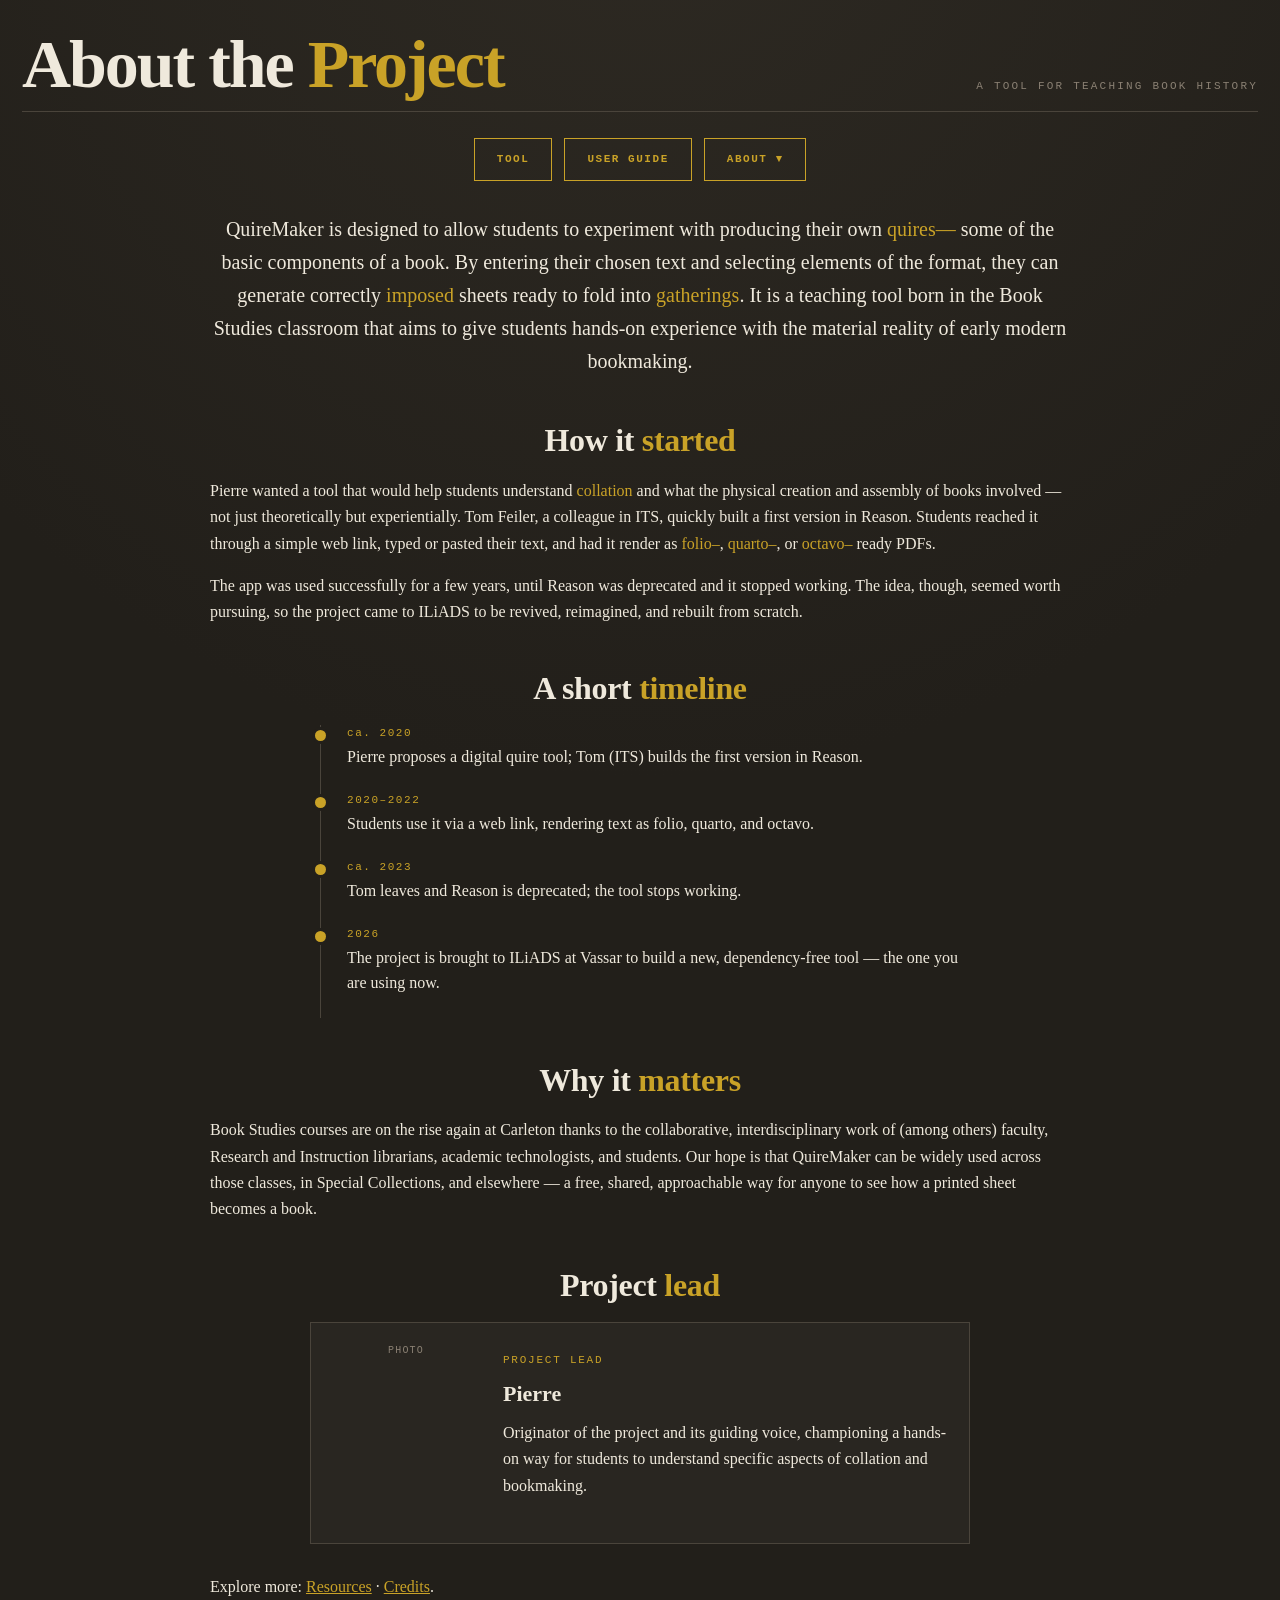
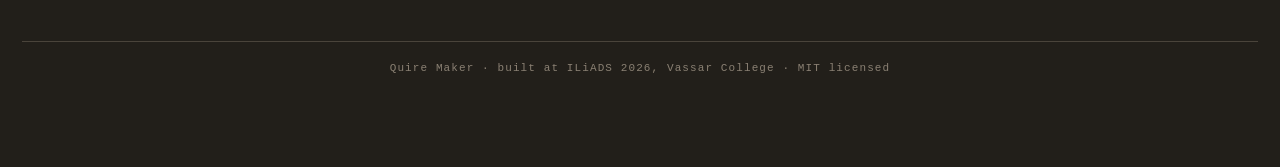
==== about.html @ 1a52916f "Included Pierre text Added place holders for future links" ====
<!DOCTYPE html>
<html lang="en">
<head>
<meta charset="utf-8">
<meta name="viewport" content="width=device-width,initial-scale=1">
<title>Quire Maker &middot; About</title>
<link rel="stylesheet" href="css/styles.css">
</head>
<body>
<div class="wrap">

<header>
  <h1>About the <span>Project</span></h1>
  <div class="tag">a tool for teaching book history</div>
</header>

<nav class="navbtns sitenav">
  <a class="btnlink ghost" href="index.html">Tool</a>
  <a class="btnlink" href="guide.html">User Guide</a>
  <div class="dropdown">
    <a class="btnlink ghost" href="about.html">About &#9662;</a>
    <div class="dropmenu">
      <a href="resources.html">Resources</a>
      <a href="credits.html">Credits</a>
    </div>
  </div>
</nav>

<div class="article">

  <p class="lede">QuireMaker is designed to allow students to experiment with producing their own <em>quires&mdash;</em>
    some of the basic components of a book. 
    By entering their chosen text and selecting elements of the format, 
    they can generate correctly <em> imposed </em> sheets ready to fold into <em> gatherings</em>. 
    It is a teaching tool born in the Book Studies classroom that aims to give students hands-on 
    experience with the material reality of early modern bookmaking.</p>

  <h2>How it <span>started</span></h2>
  <p>Pierre wanted a tool that would help students understand <em>collation</em> 
    and what the physical creation and assembly of books 
    involved &mdash; not just theoretically but experientially. 
    Tom Feiler, a colleague in ITS, quickly built a first version in Reason. 
    Students reached it through a simple web link, typed or pasted their text, and had it render 
    as <em>folio&ndash;</em>, <em>quarto&ndash;</em>, or <em>octavo&ndash;</em> ready PDFs.</p>
  <p>The app was used successfully for a few years, until Reason was deprecated and it stopped working. 
    The idea, though, seemed worth pursuing, 
    so the project came to ILiADS to be revived, reimagined, and rebuilt from scratch.</p>

  <h2>A short <span>timeline</span></h2>
  <ul class="timeline">
    <li><span class="yr">ca. 2020</span> Pierre proposes a digital quire tool; Tom (ITS) builds
      the first version in Reason.</li>
    <li><span class="yr">2020&ndash;2022</span> Students use it via a web link, rendering text as
      folio, quarto, and octavo.</li>
    <li><span class="yr">ca. 2023</span> Tom leaves and Reason is deprecated; the tool stops
      working.</li>
    <li><span class="yr">2026</span> The project is brought to ILiADS at Vassar to build a new,
      dependency-free tool &mdash; the one you are using now.</li>
  </ul>

  <h2>Why it <span>matters</span></h2>
  <p>Book Studies courses are on the rise again at Carleton thanks to the collaborative, interdisciplinary 
    work of (among others) faculty, Research and Instruction librarians, academic technologists, and 
    students. Our hope is that QuireMaker can be widely used across those classes, in Special Collections, 
    and elsewhere &mdash; a free, shared, approachable way for anyone to see how a printed sheet becomes a book. </p>

  <h2>Project <span>lead</span></h2>
  <div class="people">
    <div class="lead-card">
      <div class="photo lead">Photo</div>
      <div class="who">
        <p class="role">Project Lead</p>
        <p class="nm">Pierre</p>
        <p>Originator of the project and its guiding voice, championing a hands-on way for 
          students to understand specific aspects of collation and bookmaking.</p>
      </div>
    </div>
  </div>

  <p>Explore more: <a href="resources.html">Resources</a> &middot;
  <a href="credits.html">Credits</a>.</p>

</div>

<footer class="credit">Quire Maker &middot; built at ILiADS 2026, Vassar College &middot; MIT licensed</footer>
</div>
</body>
</html>
---- css/styles.css ----
:root{
  --ink:#12100e; --board:#221f1a; --paper:#efe9dc; --paperEdge:#cdc3ad;
  --rule:#4a443b; --gold:#c9a227; --vermilion:#b8422c; --slate:#5d7a8c; --dim:#8a8073;
}
*{box-sizing:border-box}
html,body{margin:0;padding:0}
body{background:radial-gradient(120% 90% at 50% -10%,#2e2a23 0%,var(--board) 60%);
  color:var(--paper);font-family:"Iowan Old Style","Palatino Linotype",Palatino,Georgia,serif;
  font-size:16px;line-height:1.55;min-height:100vh}
.wrap{max-width:1320px;margin:0 auto;padding:34px 22px 90px}

header{display:flex;align-items:flex-end;justify-content:space-between;gap:20px;
  flex-wrap:wrap;border-bottom:1px solid var(--rule);padding-bottom:16px;margin-bottom:26px}
h1{margin:0;font-size:clamp(36px,7vw,68px);line-height:.9;font-weight:600;letter-spacing:-.03em}
h1 span{color:var(--gold)}
.tag{font-family:ui-monospace,"SF Mono",Menlo,Consolas,monospace;font-size:11px;
  letter-spacing:.2em;text-transform:uppercase;color:var(--dim)}

.cols{display:grid;grid-template-columns:320px 1fr;gap:30px;align-items:start}
@media(max-width:980px){.cols{grid-template-columns:1fr}}

.panel{border:1px solid var(--rule);padding:18px;background:rgba(255,255,255,.03)}
.panel h2{font-family:ui-monospace,Menlo,monospace;font-size:10px;letter-spacing:.2em;
  text-transform:uppercase;color:var(--dim);margin:0 0 14px;padding-bottom:8px;
  border-bottom:1px solid var(--rule);font-weight:600}
label{display:block;font-size:13px;margin:16px 0 6px}
label:first-of-type{margin-top:0}
select,input[type=text],input[type=number],textarea{width:100%;padding:9px 10px;
  font-family:inherit;font-size:14px;border-radius:0;background:#14120f;
  border:1px solid var(--rule);color:var(--paper)}
textarea{min-height:400px;font-size:13px;line-height:1.5;resize:vertical}
select:focus,input:focus,textarea:focus{outline:none;border-color:var(--gold)}
.two{display:grid;grid-template-columns:1fr 1fr;gap:10px}
.chk{display:flex;align-items:center;gap:8px;font-size:13px;margin-top:12px}
.chk input{width:auto}
.hint{font-size:11.5px;color:var(--dim);margin-top:6px;line-height:1.45}

.togglebox{border:1px solid var(--rule);background:rgba(255,255,255,.03);
  padding:12px 14px;margin-top:16px}
.togglehead{font-family:ui-monospace,Menlo,monospace;font-size:10px;letter-spacing:.2em;
  text-transform:uppercase;color:var(--dim);margin:0 0 10px;padding-bottom:8px;
  border-bottom:1px solid var(--rule)}
.togglebox .chk{margin-top:8px}
.togglebox .chk:first-of-type{margin-top:0}

button{font-family:ui-monospace,Menlo,monospace;font-size:11px;letter-spacing:.14em;
  text-transform:uppercase;padding:12px 15px;border:1px solid var(--gold);
  background:var(--gold);color:var(--ink);cursor:pointer;border-radius:0;font-weight:600}
button.ghost{background:transparent;color:var(--gold)}
button:hover:not(:disabled){background:var(--vermilion);border-color:var(--vermilion);color:#fff}
button:disabled{opacity:.3;cursor:default}
button:focus-visible{outline:2px solid var(--slate);outline-offset:3px}
.acts{display:flex;gap:8px;margin-top:20px;flex-wrap:wrap}

/* ---- fold theatre: fixed, centered stage ---- */
.stagebox{border:1px solid var(--rule);background:rgba(0,0,0,.28);padding:20px 18px 16px;margin-bottom:26px;overflow:hidden}
.formula{font-family:ui-monospace,Menlo,monospace;font-size:16px;color:var(--gold);margin:0 0 12px}
.formula small{color:var(--dim);font-size:11px;letter-spacing:.1em;text-transform:uppercase;margin-left:10px}
.scene{perspective:1600px;height:330px;display:flex;align-items:center;justify-content:center;overflow:hidden}
.stack{position:relative;transform-style:preserve-3d;transition:transform .6s ease}  /* centered, never moves */
.pc{position:absolute;background:var(--paper);color:var(--ink);border:1px solid var(--paperEdge);
  display:flex;align-items:center;justify-content:center;font-size:20px;font-weight:600;
  transform-style:preserve-3d;
  transition:transform .6s cubic-bezier(.5,.05,.25,1);
  box-shadow:0 1px 7px rgba(0,0,0,.4)}
.pc .lbl{backface-visibility:hidden;position:absolute}
.pc .lbl.bk{transform:rotateY(180deg)}
.pc.inv .lbl{transform:rotate(180deg)}
.pc.inv .lbl.bk{transform:rotateY(180deg) rotate(180deg)}

.transport{display:flex;gap:9px;align-items:center;justify-content:center;margin-top:14px;flex-wrap:wrap}
.transport button{padding:9px 13px}
.step{font-family:ui-monospace,Menlo,monospace;font-size:11px;color:var(--dim);
  letter-spacing:.09em;min-width:210px;text-align:center}

/* ---- formes ---- */
.formes{display:grid;grid-template-columns:1fr 1fr;gap:22px;margin-bottom:26px}
@media(max-width:760px){.formes{grid-template-columns:1fr}}
.forme h3{font-family:ui-monospace,Menlo,monospace;font-size:10px;letter-spacing:.18em;
  text-transform:uppercase;color:var(--dim);margin:0 0 9px}
.forme h3 b{color:var(--gold)}
.sheet{display:grid;gap:1px;background:var(--rule);border:1px solid var(--rule)}
.cell{background:var(--paper);color:var(--ink);aspect-ratio:3/4;position:relative;
  display:flex;align-items:center;justify-content:center;font-size:clamp(14px,2.3vw,22px);
  cursor:pointer;transition:background .18s}
.cell:hover{background:#fff8e6}
.cell.hi{background:var(--gold)}
.cell .num{transition:transform .3s}
.cell.rot .num{transform:rotate(180deg)}
.cell .flag{position:absolute;bottom:2px;right:4px;font-family:ui-monospace,monospace;
  font-size:8.5px;color:var(--vermilion)}
.legend{font-size:12px;color:var(--dim);margin:-8px 0 26px;line-height:1.5}
.legend b{color:var(--paper);font-weight:600}

/* ---- live page preview ---- */
.previewhead{display:flex;align-items:baseline;justify-content:space-between;gap:14px;
  flex-wrap:wrap;border-top:1px solid var(--rule);padding-top:22px;margin-bottom:14px}
.previewhead h2{font-family:ui-monospace,Menlo,monospace;font-size:11px;letter-spacing:.2em;
  text-transform:uppercase;color:var(--gold);margin:0}
.previewhead .meta{font-family:ui-monospace,Menlo,monospace;font-size:11px;color:var(--dim);letter-spacing:.08em}
.book{display:grid;grid-template-columns:repeat(auto-fill,minmax(150px,1fr));gap:14px}
.leaf{position:relative;overflow:hidden}
.leafframe{position:absolute;top:0;left:0;transform-origin:top left;
  background:var(--paper);color:#2a2620;
  box-shadow:0 2px 8px rgba(0,0,0,.35), inset 0 0 0 1px var(--paperEdge);
  border:0}
.leafframe .body{min-height:0;text-align:justify}
.leafframe .body p{margin:0 0 .5em}
.leafframe .foot{min-height:0}
.leafframe .corner{font-family:ui-monospace,monospace;color:var(--gold);opacity:.85}
.leafframe .pnum{font-family:ui-monospace,monospace;color:#8a7f6d}
.leaf.blank .leafframe{opacity:.35}
.gatherlabel{grid-column:1/-1;font-family:ui-monospace,Menlo,monospace;font-size:10px;
  letter-spacing:.16em;text-transform:uppercase;color:var(--dim);
  border-bottom:1px dashed var(--rule);padding-bottom:6px;margin-top:6px}
.emptynote{color:var(--dim);font-size:13px}

/* ---- hero + navigation ---- */
.hero{margin:0 auto 34px;max-width:820px;text-align:center}
.lede{font-size:clamp(16px,2.2vw,20px);line-height:1.6;color:var(--paper);margin:0 0 22px}
.lede em{color:var(--gold);font-style:normal}
.article em{color:var(--gold);font-style:normal}
.navbtns{display:flex;gap:12px;flex-wrap:wrap;justify-content:center;width:100%}
.btnlink{display:inline-block;text-decoration:none;
  font-family:ui-monospace,Menlo,monospace;font-size:11px;letter-spacing:.14em;
  text-transform:uppercase;padding:12px 22px;border:1px solid var(--gold);
  background:transparent;color:var(--gold);font-weight:600;transition:background .15s,color .15s}
.btnlink.ghost{background:transparent;color:var(--gold)}
.btnlink:hover{background:var(--vermilion);border-color:var(--vermilion);color:#fff}
.btnlink:focus-visible{outline:2px solid var(--slate);outline-offset:3px}

/* About dropdown */
.dropdown{position:relative;display:inline-block}
/* transparent bridge so the menu doesn't vanish when crossing the gap */
.dropdown::after{content:"";position:absolute;top:100%;left:0;right:0;height:12px}
.dropmenu{position:absolute;top:calc(100% + 10px);left:50%;
  transform:translateX(-50%) translateY(6px);min-width:210px;
  background:var(--board);border:1px solid var(--rule);
  box-shadow:0 14px 34px rgba(0,0,0,.45);
  display:flex;flex-direction:column;z-index:50;
  opacity:0;visibility:hidden;transition:opacity .16s ease,transform .16s ease}
.dropdown:hover .dropmenu,.dropdown:focus-within .dropmenu{
  opacity:1;visibility:visible;transform:translateX(-50%) translateY(0)}
.dropmenu a{display:block;text-decoration:none;padding:12px 18px;text-align:left;
  font-family:ui-monospace,Menlo,monospace;font-size:11px;letter-spacing:.12em;
  text-transform:uppercase;color:var(--paper);border-bottom:1px solid var(--rule);
  transition:background .12s,color .12s}
.dropmenu a:last-child{border-bottom:0}
.dropmenu a:hover{background:var(--gold);color:var(--ink)}

/* shared centered site nav on every page */
.sitenav{margin:0 0 32px}

/* subtle top nav / back link on subpages */
.topnav{display:flex;align-items:center;gap:18px;margin:-6px 0 30px;flex-wrap:wrap}
.backlink{text-decoration:none;font-family:ui-monospace,Menlo,monospace;font-size:11px;
  letter-spacing:.14em;text-transform:uppercase;color:var(--gold)}
.backlink:hover{color:var(--vermilion)}
.topnav .sep{color:var(--rule)}

/* ---- article / prose pages (guide, about) ---- */
.article{max-width:820px}
.article h2{font-size:clamp(22px,4vw,32px);font-weight:600;letter-spacing:-.01em;
  color:var(--paper);margin:38px 0 12px;scroll-margin-top:24px}
.article h2:first-child{margin-top:0}
.article h2 span{color:var(--gold)}
.article h3{font-family:ui-monospace,Menlo,monospace;font-size:11px;letter-spacing:.16em;
  text-transform:uppercase;color:var(--gold);margin:26px 0 10px}
.article p{margin:0 0 16px;line-height:1.65}
.article a{color:var(--gold)}

/* numbered step cards for the guide */
.steps{list-style:none;counter-reset:step;padding:0;margin:0 0 20px}
.steps li{counter-increment:step;position:relative;border:1px solid var(--rule);
  background:rgba(255,255,255,.03);padding:16px 18px 16px 62px;margin-bottom:12px}
.steps li::before{content:counter(step);position:absolute;left:16px;top:16px;
  width:30px;height:30px;display:flex;align-items:center;justify-content:center;
  font-family:ui-monospace,Menlo,monospace;font-size:14px;font-weight:600;
  color:var(--ink);background:var(--gold)}
.steps li b{color:var(--paper)}
.steps li .k{font-family:ui-monospace,Menlo,monospace;font-size:12px;color:var(--gold);
  letter-spacing:.06em}

/* format cheat-sheet grid */
.fmtgrid{display:grid;grid-template-columns:repeat(auto-fit,minmax(150px,1fr));gap:14px;margin:6px 0 24px}
.fmtcard{border:1px solid var(--rule);background:rgba(255,255,255,.03);padding:14px 16px}
.fmtcard .big{font-size:28px;font-weight:600;color:var(--gold);line-height:1}
.fmtcard .nm{font-family:ui-monospace,Menlo,monospace;font-size:11px;letter-spacing:.12em;
  text-transform:uppercase;color:var(--dim);margin:8px 0 2px}
.fmtcard .sub{font-size:13px;color:var(--paper)}

/* course schedule (related courses page) */
.term{margin:0 0 26px}
.term .season{font-family:ui-monospace,Menlo,monospace;font-size:12px;letter-spacing:.16em;
  text-transform:uppercase;color:var(--gold);margin:0 0 8px;
  border-bottom:1px solid var(--rule);padding-bottom:6px}
.courselist{list-style:none;padding:0;margin:0}
.courselist li{display:flex;gap:16px;align-items:baseline;
  border-bottom:1px dashed var(--rule);padding:11px 2px}
.courselist li:last-child{border-bottom:0}
.courselist .code{flex:0 0 auto;min-width:96px;font-family:ui-monospace,Menlo,monospace;
  font-size:13px;letter-spacing:.05em;color:var(--gold);font-weight:600}
.courselist .title{color:var(--paper)}

/* resource cards */
.reslist{list-style:none;padding:0;margin:0 0 24px}
.reslist li{border:1px solid var(--rule);background:rgba(255,255,255,.03);
  padding:15px 18px;margin-bottom:12px}
.reslist li b{color:var(--paper);display:block;margin-bottom:3px}
.reslist li span{font-size:14px;color:var(--dim)}
.reslist li a{text-decoration:none;display:block}
.reslist li a b{color:var(--gold)}
.reslist li a:hover b{color:var(--vermilion)}
.reslist li:hover{border-color:var(--gold)}

/* callout / tip */
.callout{border-left:3px solid var(--gold);background:rgba(201,162,39,.08);
  padding:14px 18px;margin:0 0 22px;font-size:15px}
.callout b{color:var(--gold)}

/* ---- about: timeline + people ---- */
.timeline{list-style:none;padding:0;margin:8px 0 26px;border-left:1px solid var(--rule)}
.timeline li{position:relative;padding:0 0 22px 26px}
.timeline li::before{content:"";position:absolute;left:-6px;top:5px;width:11px;height:11px;
  background:var(--gold);border-radius:50%;box-shadow:0 0 0 3px var(--board)}
.timeline .yr{font-family:ui-monospace,Menlo,monospace;font-size:11px;letter-spacing:.14em;
  color:var(--gold);display:block;margin-bottom:3px}

.people{margin:10px 0 30px}
.lead-card{display:flex;gap:22px;align-items:center;border:1px solid var(--rule);
  background:rgba(255,255,255,.03);padding:20px;margin-bottom:22px;flex-wrap:wrap}
.photo{background:(45deg);
  color:var(--dim);font-family:ui-monospace,Menlo,monospace;font-size:10px;letter-spacing:.12em;
  text-transform:uppercase;text-align:center;flex:0 0 auto}
.photo.lead{width:150px;height:180px}
.photo.group{width:100%;height:260px;margin-top:12px}
.lead-card .who{flex:1;min-width:200px}
.lead-card .who .role{font-family:ui-monospace,Menlo,monospace;font-size:11px;
  letter-spacing:.16em;text-transform:uppercase;color:var(--gold);margin:0 0 6px}
.lead-card .who .nm{font-size:22px;font-weight:600;margin:0 0 8px}
.memberlist{list-style:none;margin:8px 0 0;padding:0;text-align:center}
.memberlist li{padding:5px 0;font-size:16px;color:var(--paper)}

footer.credit{border-top:1px solid var(--rule);margin-top:40px;padding-top:18px;
  font-family:ui-monospace,Menlo,monospace;font-size:11px;letter-spacing:.1em;color:var(--dim);
  text-align:center}

/* ---- centered layout for prose / about pages ---- */
.article{max-width:860px;margin:0 auto}
.article .lede{text-align:center}
.article h2{text-align:center}
.steps{max-width:680px;margin:0 auto 20px}
.fmtgrid{max-width:720px;margin:6px auto 24px}
.callout{max-width:680px;margin:0 auto 22px}
.timeline{max-width:640px;margin:8px auto 26px}
.lead-card{max-width:660px;margin:0 auto 22px}
.people{margin-left:auto;margin-right:auto}
.term{max-width:600px;margin:0 auto 26px}
.reslist{max-width:680px;margin:0 auto 24px}

/* ---- print ---- */
#out{display:none}
@media print{
  body{background:#fff}
  .wrap{display:none}
  #out{display:block}
  @page{size:A4 landscape;margin:0}
  html,body{width:297mm;height:210mm}
  .psheet{page-break-after:always;break-after:page;display:grid;
    width:297mm;height:210mm;overflow:hidden}
  /* Geometry is set inline by panelStyles() — keep CSS from fighting those sizes */
  .pcell{background:#fff;color:#2a2620;border:0;
    box-shadow:inset 0 0 0 1px #ccc}
  .pcell.rot{transform:rotate(180deg)}
  .ptext{min-height:0;text-align:justify}
  .ptext p{margin:0 0 .5em}
  .pcatch{min-height:0}
  .pfol{min-height:0}}
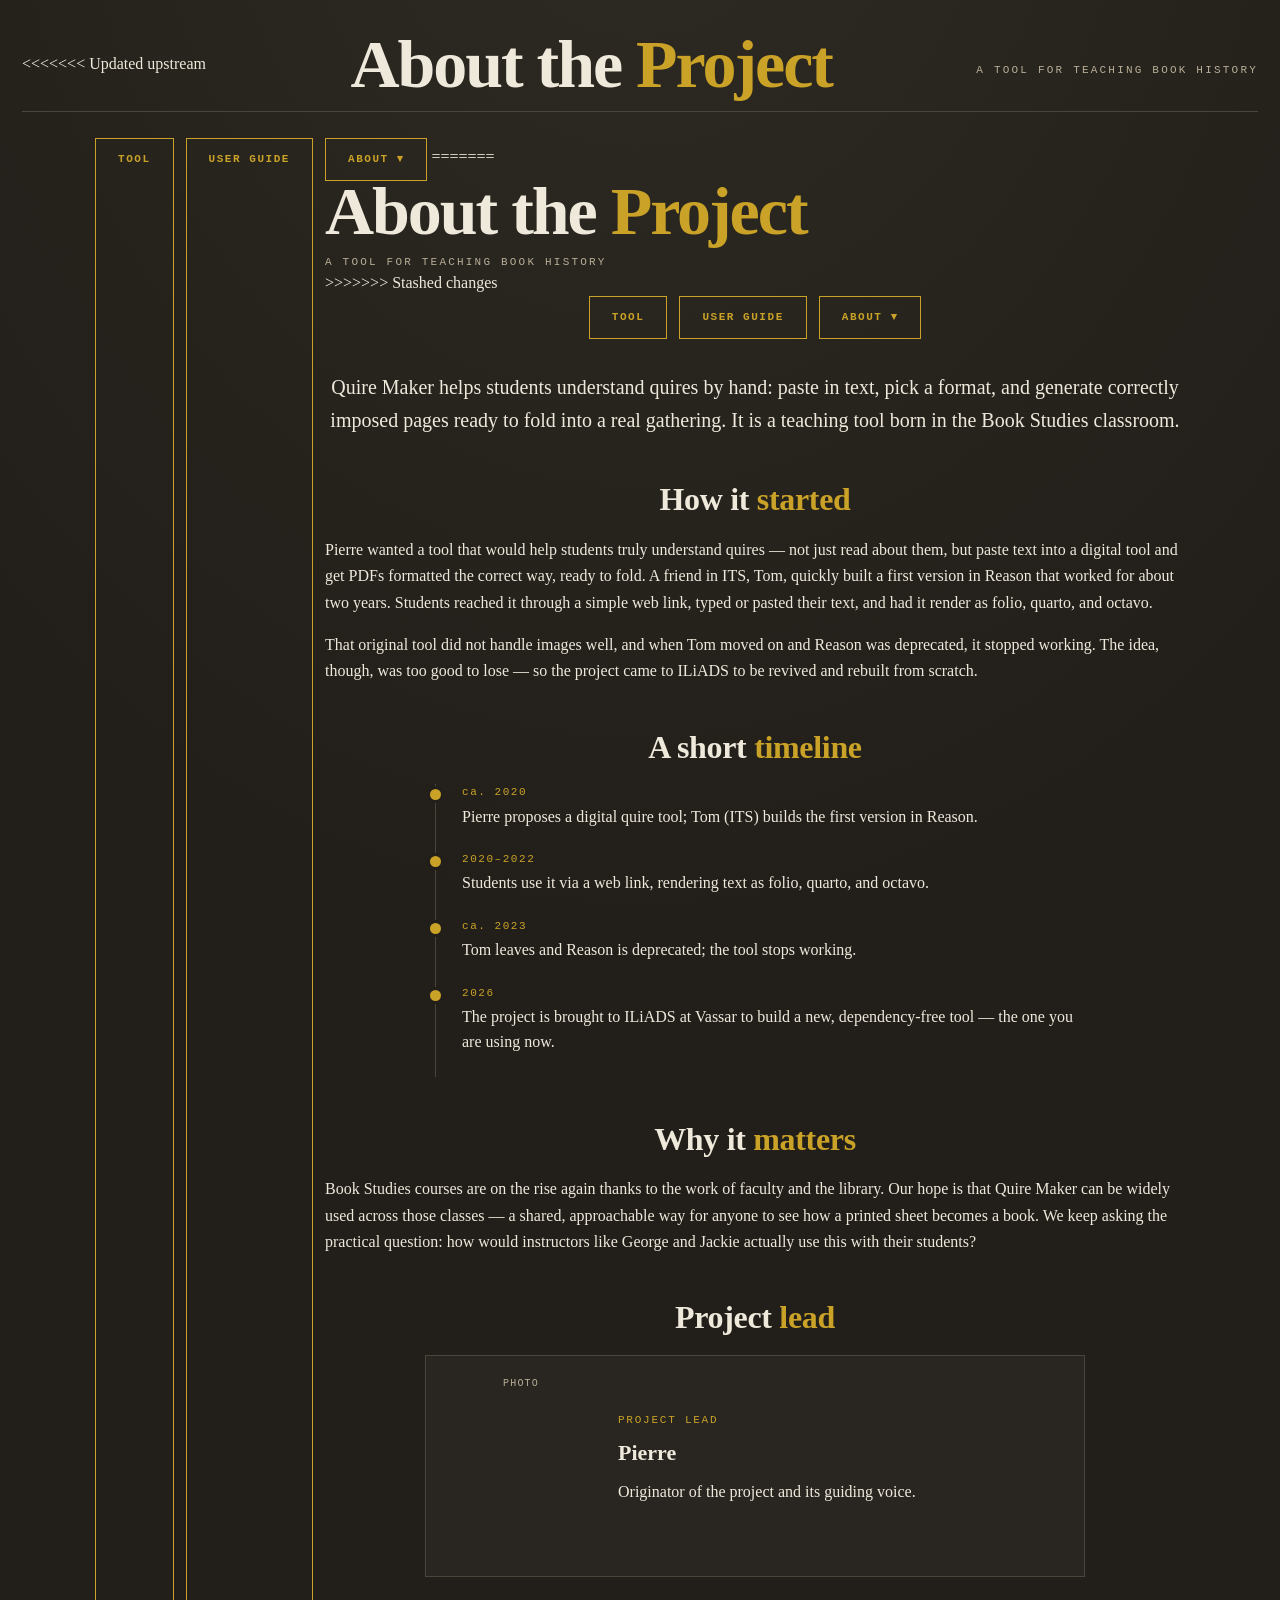
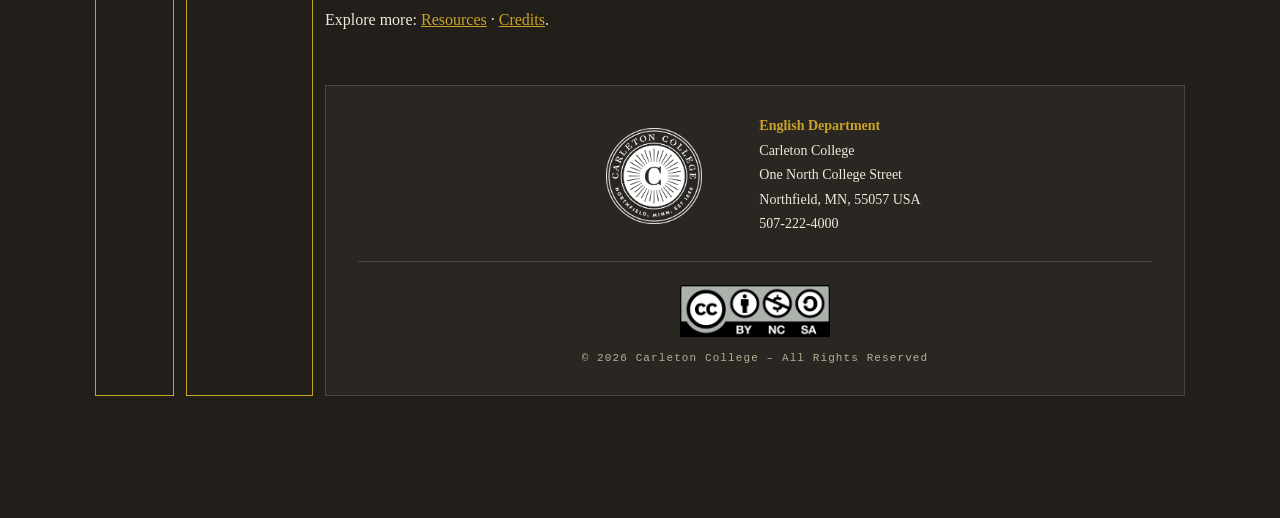
==== commit 06d04402: "design changes front line" ====
--- a/about.html
+++ b/about.html
@@ -10,6 +10,7 @@
 <div class="wrap">
 
 <header>
+<<<<<<< Updated upstream
   <h1>About the <span>Project</span></h1>
   <div class="tag">a tool for teaching book history</div>
 </header>
@@ -23,28 +24,40 @@
       <a href="resources.html">Resources</a>
       <a href="credits.html">Credits</a>
     </div>
+=======
+  <div class="brand">
+    <h1>About the <span>Project</span></h1>
+    <div class="tag">a tool for teaching book history</div>
+>>>>>>> Stashed changes
   </div>
-</nav>
+  <nav class="navbtns sitenav">
+    <a class="btnlink ghost" href="index.html">Tool</a>
+    <a class="btnlink" href="guide.html">User Guide</a>
+    <div class="dropdown">
+      <a class="btnlink ghost" href="about.html">About &#9662;</a>
+      <div class="dropmenu">
+        <a href="resources.html">Resources</a>
+        <a href="credits.html">Credits</a>
+      </div>
+    </div>
+  </nav>
+</header>
 
 <div class="article">
 
-  <p class="lede">QuireMaker is designed to allow students to experiment with producing their own <em>quires&mdash;</em>
-    some of the basic components of a book. 
-    By entering their chosen text and selecting elements of the format, 
-    they can generate correctly <em> imposed </em> sheets ready to fold into <em> gatherings</em>. 
-    It is a teaching tool born in the Book Studies classroom that aims to give students hands-on 
-    experience with the material reality of early modern bookmaking.</p>
+  <p class="lede">Quire Maker helps students understand quires by hand: paste in text, pick a
+  format, and generate correctly imposed pages ready to fold into a real gathering. It is a
+  teaching tool born in the Book Studies classroom.</p>
 
   <h2>How it <span>started</span></h2>
-  <p>Pierre wanted a tool that would help students understand <em>collation</em> 
-    and what the physical creation and assembly of books 
-    involved &mdash; not just theoretically but experientially. 
-    Tom Feiler, a colleague in ITS, quickly built a first version in Reason. 
-    Students reached it through a simple web link, typed or pasted their text, and had it render 
-    as <em>folio&ndash;</em>, <em>quarto&ndash;</em>, or <em>octavo&ndash;</em> ready PDFs.</p>
-  <p>The app was used successfully for a few years, until Reason was deprecated and it stopped working. 
-    The idea, though, seemed worth pursuing, 
-    so the project came to ILiADS to be revived, reimagined, and rebuilt from scratch.</p>
+  <p>Pierre wanted a tool that would help students truly understand quires &mdash; not just
+  read about them, but paste text into a digital tool and get PDFs formatted the correct way,
+  ready to fold. A friend in ITS, Tom, quickly built a first version in Reason that worked for
+  about two years. Students reached it through a simple web link, typed or pasted their text,
+  and had it render as folio, quarto, and octavo.</p>
+  <p>That original tool did not handle images well, and when Tom moved on and Reason was
+  deprecated, it stopped working. The idea, though, was too good to lose &mdash; so the project
+  came to ILiADS to be revived and rebuilt from scratch.</p>
 
   <h2>A short <span>timeline</span></h2>
   <ul class="timeline">
@@ -59,10 +72,11 @@
   </ul>
 
   <h2>Why it <span>matters</span></h2>
-  <p>Book Studies courses are on the rise again at Carleton thanks to the collaborative, interdisciplinary 
-    work of (among others) faculty, Research and Instruction librarians, academic technologists, and 
-    students. Our hope is that QuireMaker can be widely used across those classes, in Special Collections, 
-    and elsewhere &mdash; a free, shared, approachable way for anyone to see how a printed sheet becomes a book. </p>
+  <p>Book Studies courses are on the rise again thanks to the work of faculty and the library.
+  Our hope is that Quire Maker can be widely used across those classes &mdash; a shared,
+  approachable way for anyone to see how a printed sheet becomes a book. We keep asking the
+  practical question: how would instructors like George and Jackie actually use this with their
+  students?</p>
 
   <h2>Project <span>lead</span></h2>
   <div class="people">
@@ -71,8 +85,7 @@
       <div class="who">
         <p class="role">Project Lead</p>
         <p class="nm">Pierre</p>
-        <p>Originator of the project and its guiding voice, championing a hands-on way for 
-          students to understand specific aspects of collation and bookmaking.</p>
+        <p>Originator of the project and its guiding voice.</p>
       </div>
     </div>
   </div>
@@ -82,7 +95,26 @@
 
 </div>
 
-<footer class="credit">Quire Maker &middot; built at ILiADS 2026, Vassar College &middot; MIT licensed</footer>
+<footer class="sitefoot">
+  <div class="footmain">
+    <div class="footlogo">
+      <img src="images/carletonlogo.png" alt="Carleton College">
+    </div>
+    <address class="footaddr">
+      <b>English Department</b><br>
+      Carleton College<br>
+      One North College Street<br>
+      Northfield, MN, 55057 USA<br>
+      507-222-4000
+    </address>
+  </div>
+  <div class="footlic">
+    <div class="cclicense">
+      <img src="images/copyright.png" alt="CC BY-NC-SA 4.0">
+    </div>
+    <div class="footcopy">&copy; 2026 Carleton College &ndash; All Rights Reserved</div>
+  </div>
+</footer>
 </div>
 </body>
 </html>
--- a/css/styles.css
+++ b/css/styles.css
@@ -1,6 +1,6 @@
 :root{
   --ink:#12100e; --board:#221f1a; --paper:#efe9dc; --paperEdge:#cdc3ad;
-  --rule:#4a443b; --gold:#c9a227; --vermilion:#b8422c; --slate:#5d7a8c; --dim:#8a8073;
+  --rule:#4a443b; --gold:#c9a227; --vermilion:#b8422c; --slate:#5d7a8c; --dim:#b8ae97;
 }
 *{box-sizing:border-box}
 html,body{margin:0;padding:0}
@@ -9,12 +9,14 @@
   font-size:16px;line-height:1.55;min-height:100vh}
 .wrap{max-width:1320px;margin:0 auto;padding:34px 22px 90px}
 
-header{display:flex;align-items:flex-end;justify-content:space-between;gap:20px;
+header{display:flex;align-items:center;justify-content:space-between;gap:20px;
   flex-wrap:wrap;border-bottom:1px solid var(--rule);padding-bottom:16px;margin-bottom:26px}
 h1{margin:0;font-size:clamp(36px,7vw,68px);line-height:.9;font-weight:600;letter-spacing:-.03em}
 h1 span{color:var(--gold)}
 .tag{font-family:ui-monospace,"SF Mono",Menlo,Consolas,monospace;font-size:11px;
-  letter-spacing:.2em;text-transform:uppercase;color:var(--dim)}
+  letter-spacing:.2em;text-transform:uppercase;color:var(--dim);margin-top:12px}
+/* nav sits up on the title line, buttons pushed to the right */
+header .navbtns{width:auto;margin:0;justify-content:flex-end}
 
 .cols{display:grid;grid-template-columns:320px 1fr;gap:30px;align-items:start}
 @media(max-width:980px){.cols{grid-template-columns:1fr}}
@@ -29,11 +31,13 @@
   font-family:inherit;font-size:14px;border-radius:0;background:#14120f;
   border:1px solid var(--rule);color:var(--paper)}
 textarea{min-height:400px;font-size:13px;line-height:1.5;resize:vertical}
+/* built-in passage shown as a sample: greyed + italic until the user clicks in */
+textarea.is-sample{color:var(--dim);font-style:italic}
 select:focus,input:focus,textarea:focus{outline:none;border-color:var(--gold)}
 .two{display:grid;grid-template-columns:1fr 1fr;gap:10px}
 .chk{display:flex;align-items:center;gap:8px;font-size:13px;margin-top:12px}
 .chk input{width:auto}
-.hint{font-size:11.5px;color:var(--dim);margin-top:6px;line-height:1.45}
+.hint{font-size:11.5px;color:var(--dim);margin:6px 0 8px;line-height:1.45}
 
 .togglebox{border:1px solid var(--rule);background:rgba(255,255,255,.03);
   padding:12px 14px;margin-top:16px}
@@ -42,6 +46,7 @@
   border-bottom:1px solid var(--rule)}
 .togglebox .chk{margin-top:8px}
 .togglebox .chk:first-of-type{margin-top:0}
+.runtitle-input{margin-top:10px;font-size:12px;padding:7px 9px}
 
 button{font-family:ui-monospace,Menlo,monospace;font-size:11px;letter-spacing:.14em;
   text-transform:uppercase;padding:12px 15px;border:1px solid var(--gold);
@@ -116,7 +121,7 @@
 .emptynote{color:var(--dim);font-size:13px}
 
 /* ---- hero + navigation ---- */
-.hero{margin:0 auto 34px;max-width:820px;text-align:center}
+.hero{margin:0 0 34px;max-width:820px;text-align:left}
 .lede{font-size:clamp(16px,2.2vw,20px);line-height:1.6;color:var(--paper);margin:0 0 22px}
 .lede em{color:var(--gold);font-style:normal}
 .article em{color:var(--gold);font-style:normal}
@@ -245,6 +250,31 @@
   font-family:ui-monospace,Menlo,monospace;font-size:11px;letter-spacing:.1em;color:var(--dim);
   text-align:center}
 
+/* ---- shared institutional footer box (every page) ---- */
+.sitefoot{border:1px solid var(--rule);background:rgba(255,255,255,.035);
+  margin-top:52px;padding:28px 32px}
+.sitefoot .footmain{display:flex;align-items:center;justify-content:center;
+  gap:40px;flex-wrap:wrap}
+/* logo slot: dashed placeholder now, swap the inner <span> for an <img> later */
+.sitefoot .footlogo{flex:0 0 auto;width:130px;height:96px;
+  display:flex;align-items:center;justify-content:center}
+.sitefoot .footlogo span{width:100%;height:100%;display:flex;align-items:center;
+  justify-content:center;border:1px dashed var(--rule);
+  font-family:ui-monospace,Menlo,monospace;font-size:10px;letter-spacing:.16em;color:var(--dim)}
+.sitefoot .footlogo img{max-width:100%;max-height:100%;display:block}
+.sitefoot .footaddr{font-style:normal;font-size:14px;line-height:1.75;color:var(--paper)}
+.sitefoot .footaddr b{color:var(--gold);font-weight:600}
+/* licence + copyright strip, centred under the main row */
+.sitefoot .footlic{display:flex;flex-direction:column;align-items:center;gap:12px;
+  margin-top:24px;padding-top:22px;border-top:1px solid var(--rule)}
+.sitefoot .cclicense{width:150px;height:54px;display:flex;align-items:center;justify-content:center}
+.sitefoot .cclicense span{width:100%;height:100%;display:flex;align-items:center;
+  justify-content:center;border:1px dashed var(--rule);
+  font-family:ui-monospace,Menlo,monospace;font-size:10px;letter-spacing:.12em;color:var(--dim)}
+.sitefoot .cclicense img{max-width:100%;max-height:100%;display:block}
+.sitefoot .footcopy{font-family:ui-monospace,Menlo,monospace;font-size:11px;
+  letter-spacing:.1em;color:var(--dim);text-align:center}
+
 /* ---- centered layout for prose / about pages ---- */
 .article{max-width:860px;margin:0 auto}
 .article .lede{text-align:center}
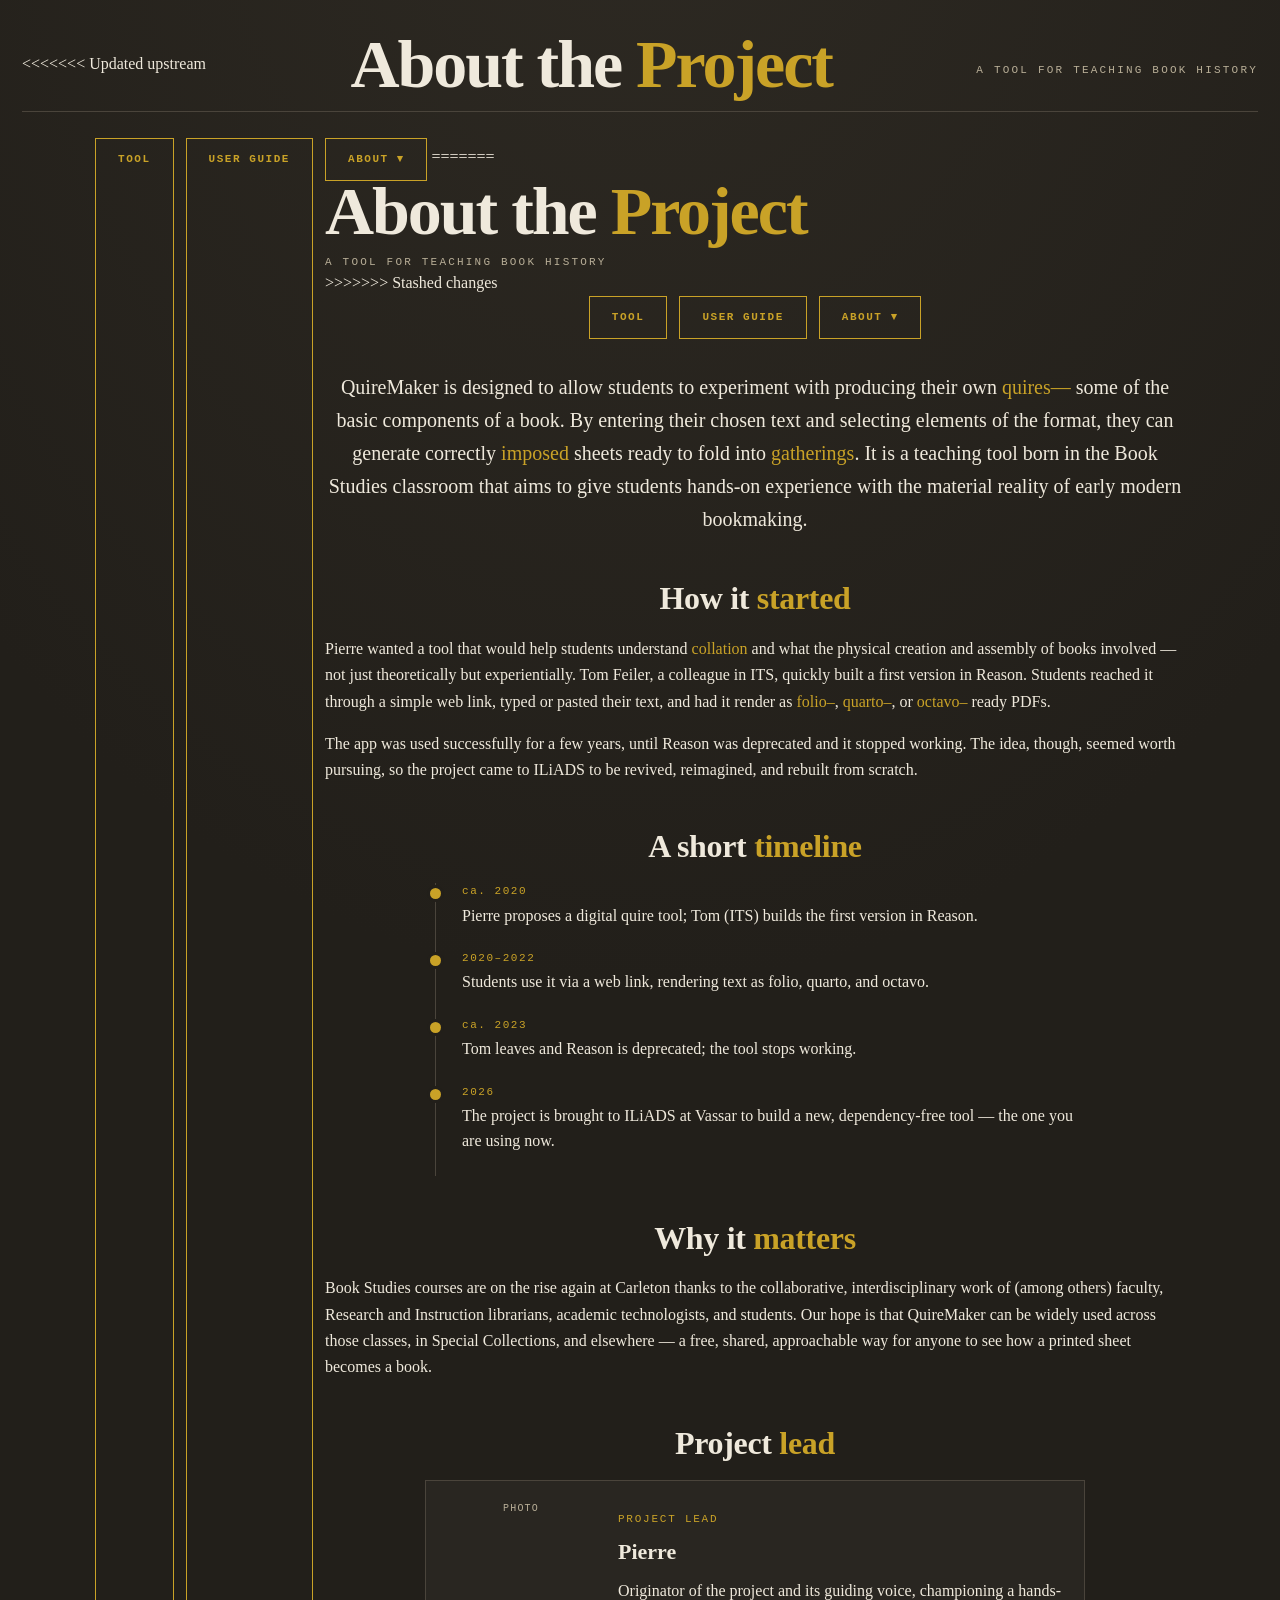
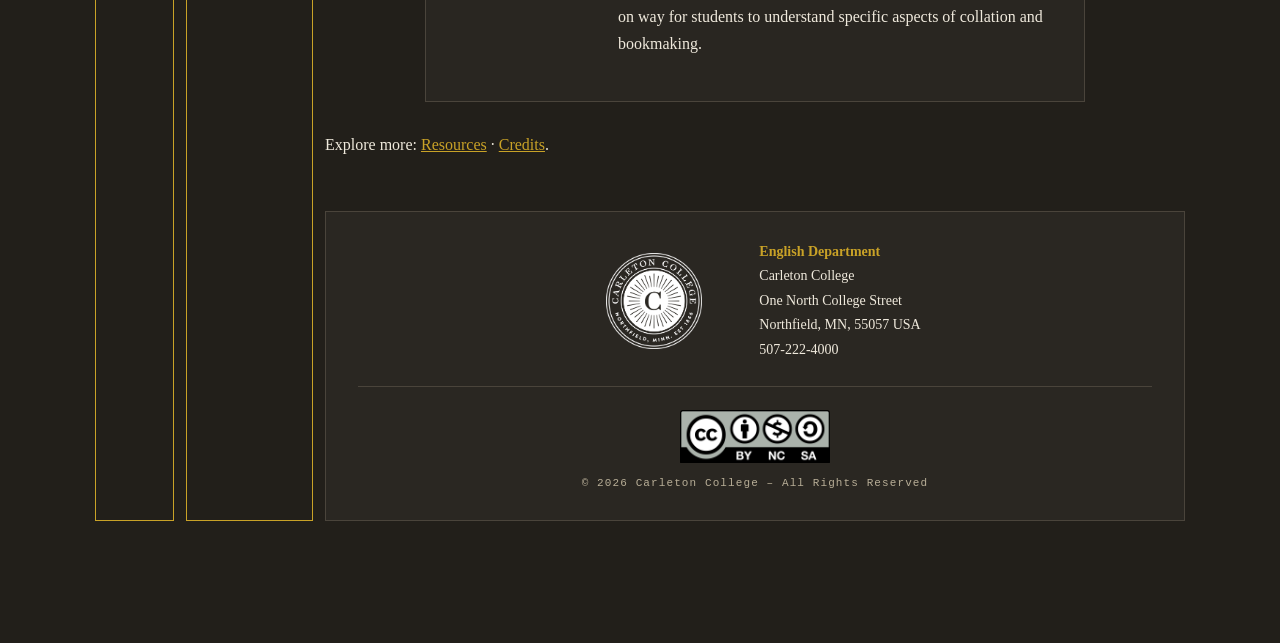
==== commit 6eca58e9: "Merge branch 'main' of https://github.com/DigitalCarleton/QuireMaker2026" ====
--- a/about.html
+++ b/about.html
@@ -45,19 +45,23 @@
 
 <div class="article">
 
-  <p class="lede">Quire Maker helps students understand quires by hand: paste in text, pick a
-  format, and generate correctly imposed pages ready to fold into a real gathering. It is a
-  teaching tool born in the Book Studies classroom.</p>
+  <p class="lede">QuireMaker is designed to allow students to experiment with producing their own <em>quires&mdash;</em>
+    some of the basic components of a book. 
+    By entering their chosen text and selecting elements of the format, 
+    they can generate correctly <em> imposed </em> sheets ready to fold into <em> gatherings</em>. 
+    It is a teaching tool born in the Book Studies classroom that aims to give students hands-on 
+    experience with the material reality of early modern bookmaking.</p>
 
   <h2>How it <span>started</span></h2>
-  <p>Pierre wanted a tool that would help students truly understand quires &mdash; not just
-  read about them, but paste text into a digital tool and get PDFs formatted the correct way,
-  ready to fold. A friend in ITS, Tom, quickly built a first version in Reason that worked for
-  about two years. Students reached it through a simple web link, typed or pasted their text,
-  and had it render as folio, quarto, and octavo.</p>
-  <p>That original tool did not handle images well, and when Tom moved on and Reason was
-  deprecated, it stopped working. The idea, though, was too good to lose &mdash; so the project
-  came to ILiADS to be revived and rebuilt from scratch.</p>
+  <p>Pierre wanted a tool that would help students understand <em>collation</em> 
+    and what the physical creation and assembly of books 
+    involved &mdash; not just theoretically but experientially. 
+    Tom Feiler, a colleague in ITS, quickly built a first version in Reason. 
+    Students reached it through a simple web link, typed or pasted their text, and had it render 
+    as <em>folio&ndash;</em>, <em>quarto&ndash;</em>, or <em>octavo&ndash;</em> ready PDFs.</p>
+  <p>The app was used successfully for a few years, until Reason was deprecated and it stopped working. 
+    The idea, though, seemed worth pursuing, 
+    so the project came to ILiADS to be revived, reimagined, and rebuilt from scratch.</p>
 
   <h2>A short <span>timeline</span></h2>
   <ul class="timeline">
@@ -72,11 +76,10 @@
   </ul>
 
   <h2>Why it <span>matters</span></h2>
-  <p>Book Studies courses are on the rise again thanks to the work of faculty and the library.
-  Our hope is that Quire Maker can be widely used across those classes &mdash; a shared,
-  approachable way for anyone to see how a printed sheet becomes a book. We keep asking the
-  practical question: how would instructors like George and Jackie actually use this with their
-  students?</p>
+  <p>Book Studies courses are on the rise again at Carleton thanks to the collaborative, interdisciplinary 
+    work of (among others) faculty, Research and Instruction librarians, academic technologists, and 
+    students. Our hope is that QuireMaker can be widely used across those classes, in Special Collections, 
+    and elsewhere &mdash; a free, shared, approachable way for anyone to see how a printed sheet becomes a book. </p>
 
   <h2>Project <span>lead</span></h2>
   <div class="people">
@@ -85,7 +88,8 @@
       <div class="who">
         <p class="role">Project Lead</p>
         <p class="nm">Pierre</p>
-        <p>Originator of the project and its guiding voice.</p>
+        <p>Originator of the project and its guiding voice, championing a hands-on way for 
+          students to understand specific aspects of collation and bookmaking.</p>
       </div>
     </div>
   </div>
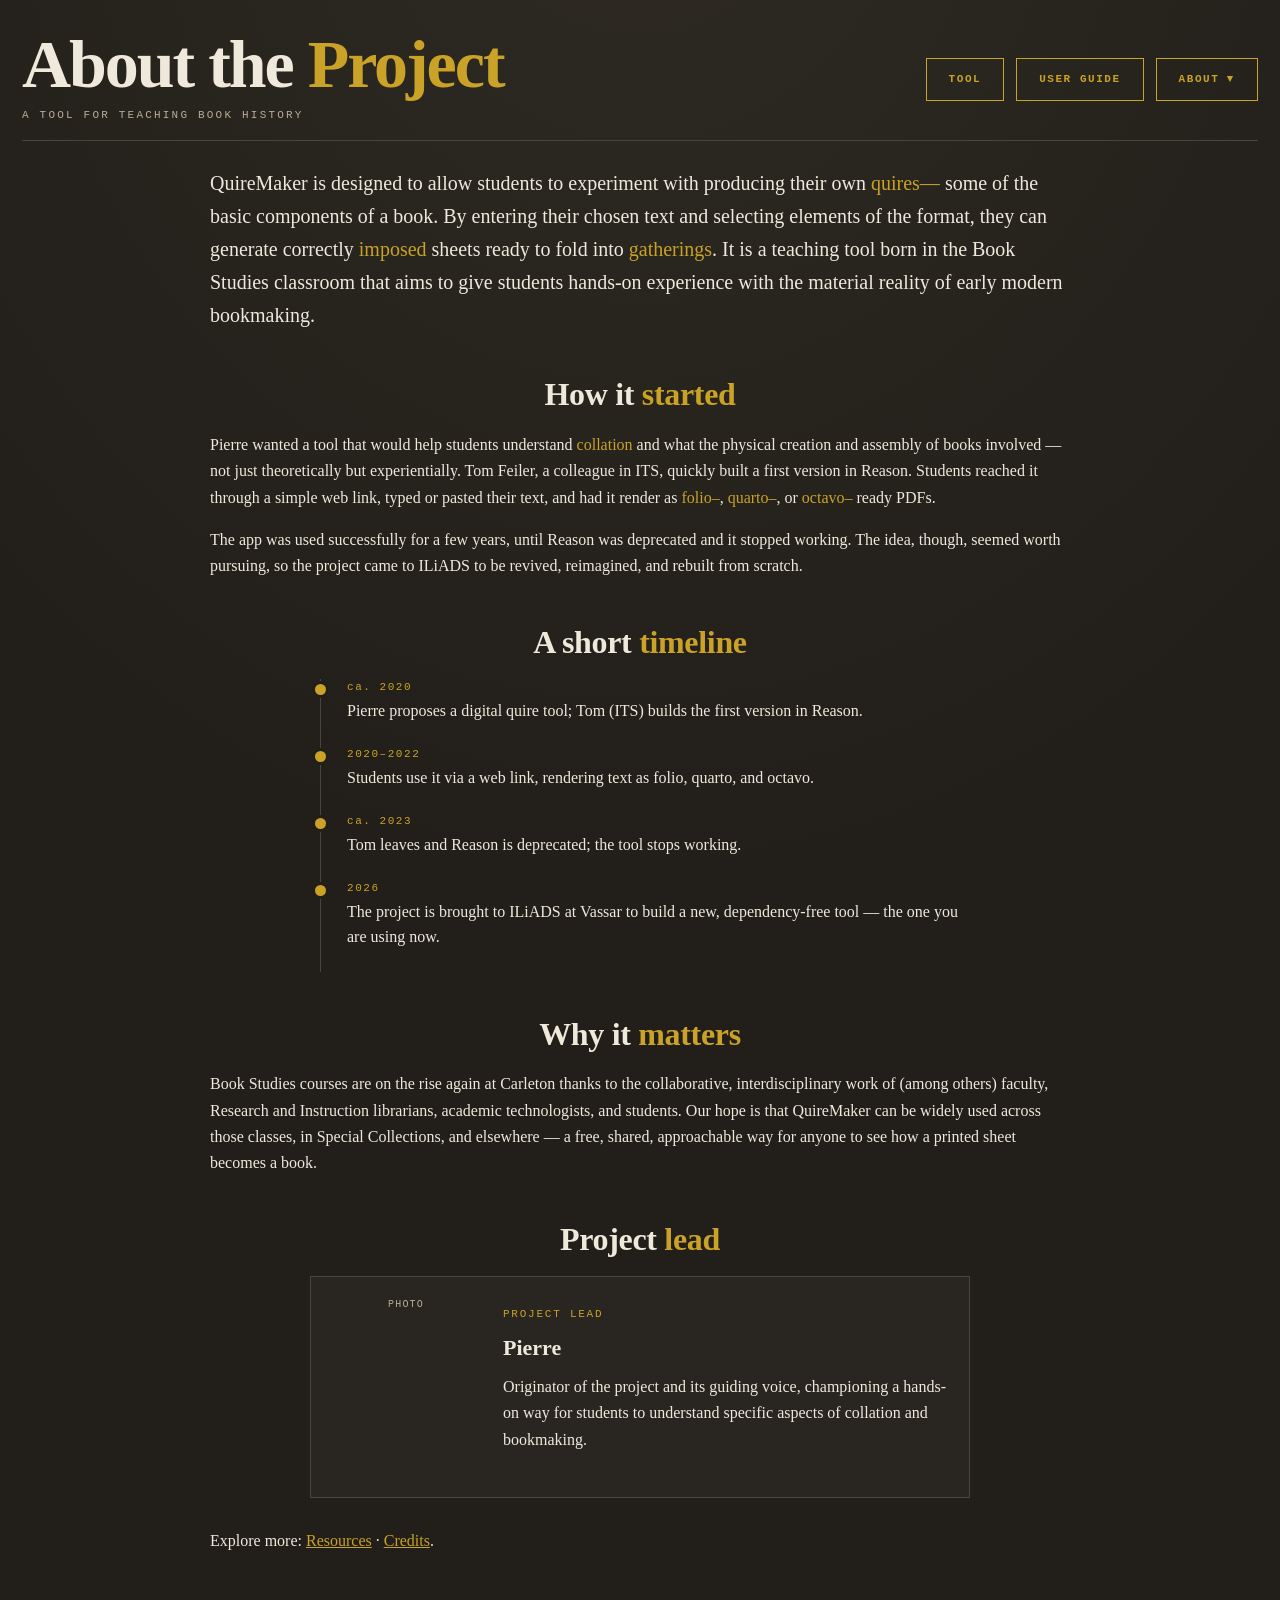
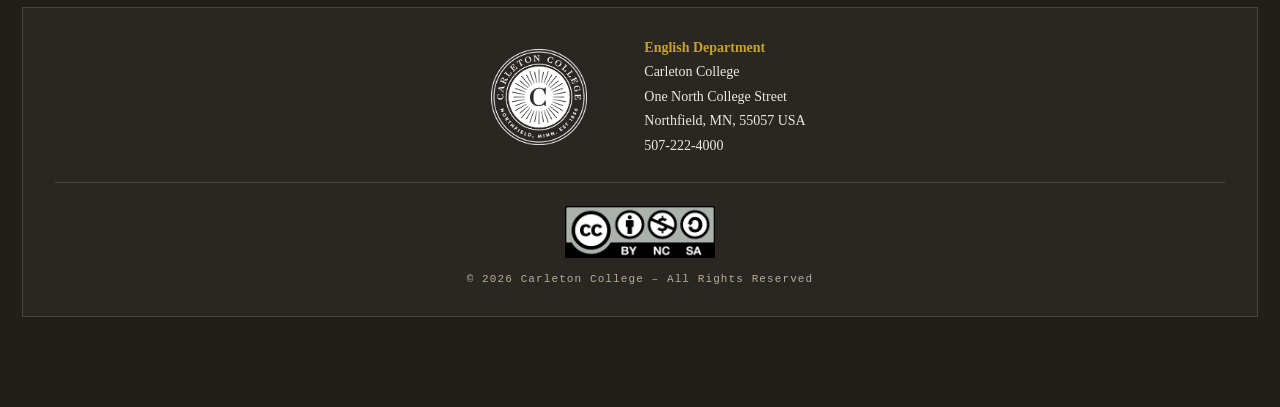
==== commit 85a3f0dc: "design changes" ====
--- a/about.html
+++ b/about.html
@@ -10,25 +10,9 @@
 <div class="wrap">
 
 <header>
-<<<<<<< Updated upstream
-  <h1>About the <span>Project</span></h1>
-  <div class="tag">a tool for teaching book history</div>
-</header>
-
-<nav class="navbtns sitenav">
-  <a class="btnlink ghost" href="index.html">Tool</a>
-  <a class="btnlink" href="guide.html">User Guide</a>
-  <div class="dropdown">
-    <a class="btnlink ghost" href="about.html">About &#9662;</a>
-    <div class="dropmenu">
-      <a href="resources.html">Resources</a>
-      <a href="credits.html">Credits</a>
-    </div>
-=======
   <div class="brand">
     <h1>About the <span>Project</span></h1>
     <div class="tag">a tool for teaching book history</div>
->>>>>>> Stashed changes
   </div>
   <nav class="navbtns sitenav">
     <a class="btnlink ghost" href="index.html">Tool</a>
--- a/css/styles.css
+++ b/css/styles.css
@@ -277,7 +277,7 @@
 
 /* ---- centered layout for prose / about pages ---- */
 .article{max-width:860px;margin:0 auto}
-.article .lede{text-align:center}
+.article .lede{text-align:left}
 .article h2{text-align:center}
 .steps{max-width:680px;margin:0 auto 20px}
 .fmtgrid{max-width:720px;margin:6px auto 24px}
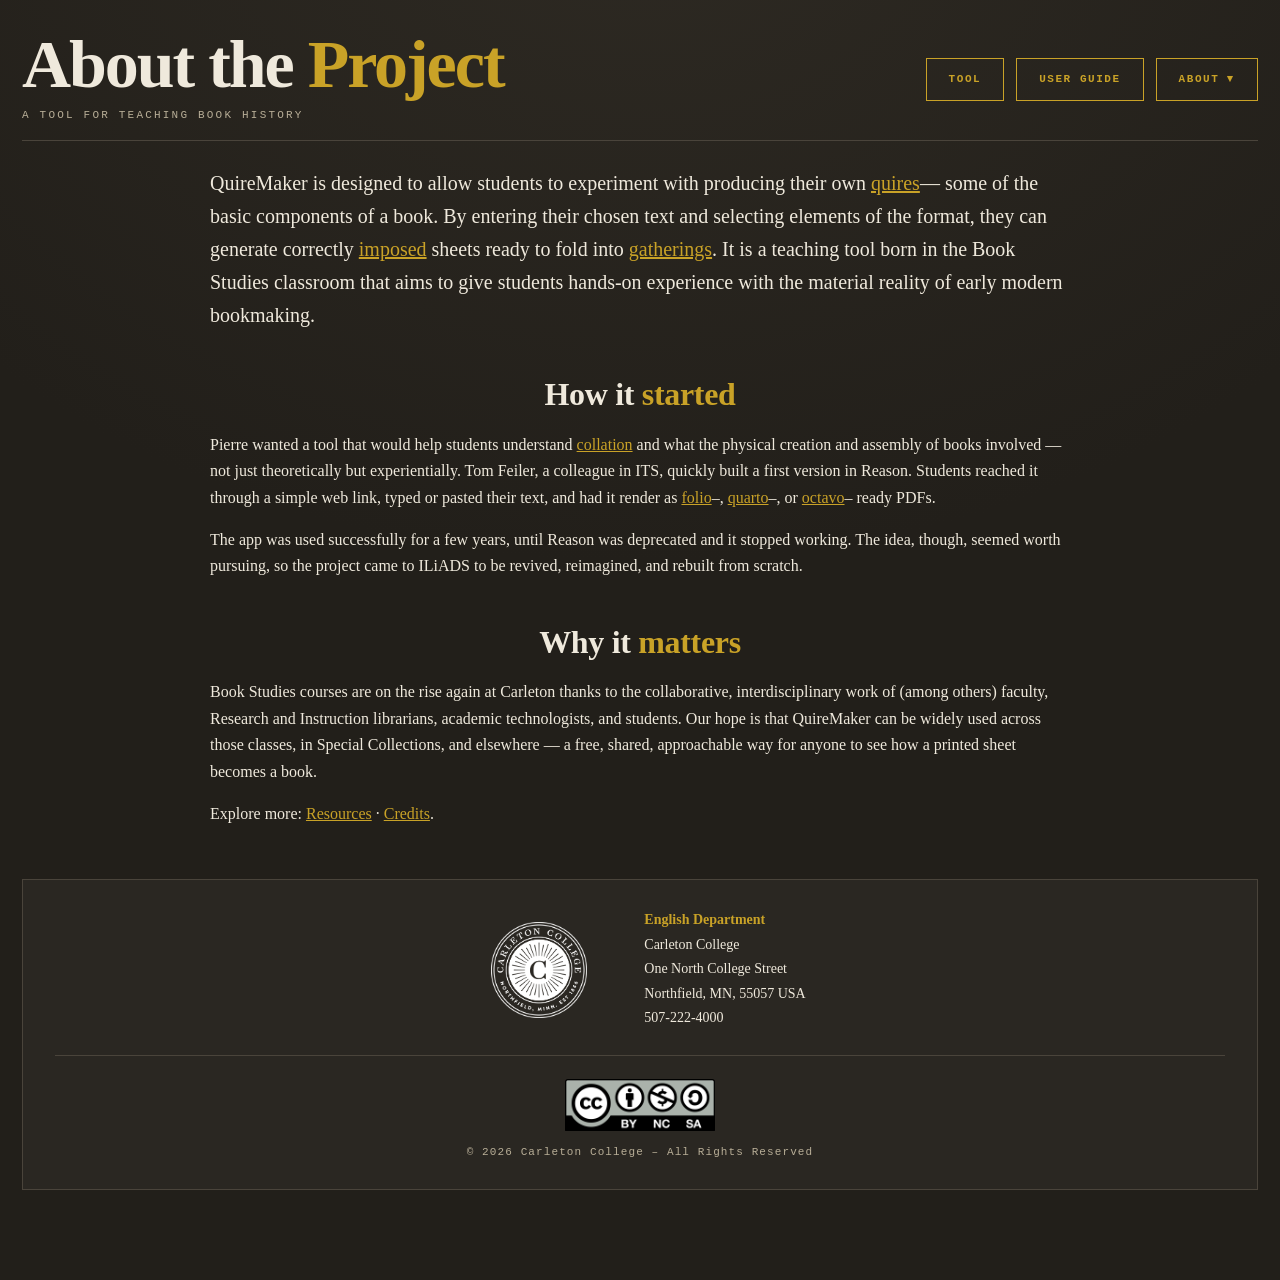
==== commit 1deaaac1: "design" ====
--- a/about.html
+++ b/about.html
@@ -29,54 +29,37 @@
 
 <div class="article">
 
-  <p class="lede">QuireMaker is designed to allow students to experiment with producing their own <em>quires&mdash;</em>
-    some of the basic components of a book. 
-    By entering their chosen text and selecting elements of the format, 
-    they can generate correctly <em> imposed </em> sheets ready to fold into <em> gatherings</em>. 
-    It is a teaching tool born in the Book Studies classroom that aims to give students hands-on 
+  <p class="lede">QuireMaker is designed to allow students to experiment with producing their own
+    <a href="https://www.nottingham.ac.uk/manuscriptsandspecialcollections/researchguidance/medievalbooks/quires.aspx" target="_blank" rel="noopener noreferrer">quires</a>&mdash;
+    some of the basic components of a book.
+    By entering their chosen text and selecting elements of the format,
+    they can generate correctly
+    <a href="https://en.wikipedia.org/wiki/Imposition" target="_blank" rel="noopener noreferrer">imposed</a>
+    sheets ready to fold into
+    <a href="https://theconveyor.wordpress.com/2010/09/07/gatherings-a-display/" target="_blank" rel="noopener noreferrer">gatherings</a>.
+    It is a teaching tool born in the Book Studies classroom that aims to give students hands-on
     experience with the material reality of early modern bookmaking.</p>
 
   <h2>How it <span>started</span></h2>
-  <p>Pierre wanted a tool that would help students understand <em>collation</em> 
-    and what the physical creation and assembly of books 
-    involved &mdash; not just theoretically but experientially. 
-    Tom Feiler, a colleague in ITS, quickly built a first version in Reason. 
-    Students reached it through a simple web link, typed or pasted their text, and had it render 
-    as <em>folio&ndash;</em>, <em>quarto&ndash;</em>, or <em>octavo&ndash;</em> ready PDFs.</p>
+  <p>Pierre wanted a tool that would help students understand
+    <a href="https://manual.stcv.be/p/Collation_Formula" target="_blank" rel="noopener noreferrer">collation</a>
+    and what the physical creation and assembly of books
+    involved &mdash; not just theoretically but experientially.
+    Tom Feiler, a colleague in ITS, quickly built a first version in Reason.
+    Students reached it through a simple web link, typed or pasted their text, and had it render
+    as <a href="https://en.wikipedia.org/wiki/Book_size" target="_blank" rel="noopener noreferrer">folio</a>&ndash;,
+    <a href="https://en.wikipedia.org/wiki/Book_size" target="_blank" rel="noopener noreferrer">quarto</a>&ndash;,
+    or <a href="https://en.wikipedia.org/wiki/Book_size" target="_blank" rel="noopener noreferrer">octavo</a>&ndash;
+    ready PDFs.</p>
   <p>The app was used successfully for a few years, until Reason was deprecated and it stopped working. 
     The idea, though, seemed worth pursuing, 
     so the project came to ILiADS to be revived, reimagined, and rebuilt from scratch.</p>
-
-  <h2>A short <span>timeline</span></h2>
-  <ul class="timeline">
-    <li><span class="yr">ca. 2020</span> Pierre proposes a digital quire tool; Tom (ITS) builds
-      the first version in Reason.</li>
-    <li><span class="yr">2020&ndash;2022</span> Students use it via a web link, rendering text as
-      folio, quarto, and octavo.</li>
-    <li><span class="yr">ca. 2023</span> Tom leaves and Reason is deprecated; the tool stops
-      working.</li>
-    <li><span class="yr">2026</span> The project is brought to ILiADS at Vassar to build a new,
-      dependency-free tool &mdash; the one you are using now.</li>
-  </ul>
 
   <h2>Why it <span>matters</span></h2>
   <p>Book Studies courses are on the rise again at Carleton thanks to the collaborative, interdisciplinary 
     work of (among others) faculty, Research and Instruction librarians, academic technologists, and 
     students. Our hope is that QuireMaker can be widely used across those classes, in Special Collections, 
     and elsewhere &mdash; a free, shared, approachable way for anyone to see how a printed sheet becomes a book. </p>
-
-  <h2>Project <span>lead</span></h2>
-  <div class="people">
-    <div class="lead-card">
-      <div class="photo lead">Photo</div>
-      <div class="who">
-        <p class="role">Project Lead</p>
-        <p class="nm">Pierre</p>
-        <p>Originator of the project and its guiding voice, championing a hands-on way for 
-          students to understand specific aspects of collation and bookmaking.</p>
-      </div>
-    </div>
-  </div>
 
   <p>Explore more: <a href="resources.html">Resources</a> &middot;
   <a href="credits.html">Credits</a>.</p>
--- a/css/styles.css
+++ b/css/styles.css
@@ -121,9 +121,13 @@
 .emptynote{color:var(--dim);font-size:13px}
 
 /* ---- hero + navigation ---- */
-.hero{margin:0 0 34px;max-width:820px;text-align:left}
-.lede{font-size:clamp(16px,2.2vw,20px);line-height:1.6;color:var(--paper);margin:0 0 22px}
+.hero{display:grid;grid-template-columns:1fr minmax(160px,280px);gap:28px;
+  align-items:center;margin:0 0 34px;max-width:none;text-align:left}
+.lede{font-size:clamp(16px,2.2vw,20px);line-height:1.6;color:var(--paper);margin:0}
 .lede em{color:var(--gold);font-style:normal}
+.hero-img{width:100%;height:auto;display:block;object-fit:cover;
+  border:1px solid var(--rule);box-shadow:0 2px 10px rgba(0,0,0,.35)}
+@media(max-width:700px){.hero{grid-template-columns:1fr}.hero-img{max-width:320px}}
 .article em{color:var(--gold);font-style:normal}
 .navbtns{display:flex;gap:12px;flex-wrap:wrap;justify-content:center;width:100%}
 .btnlink{display:inline-block;text-decoration:none;
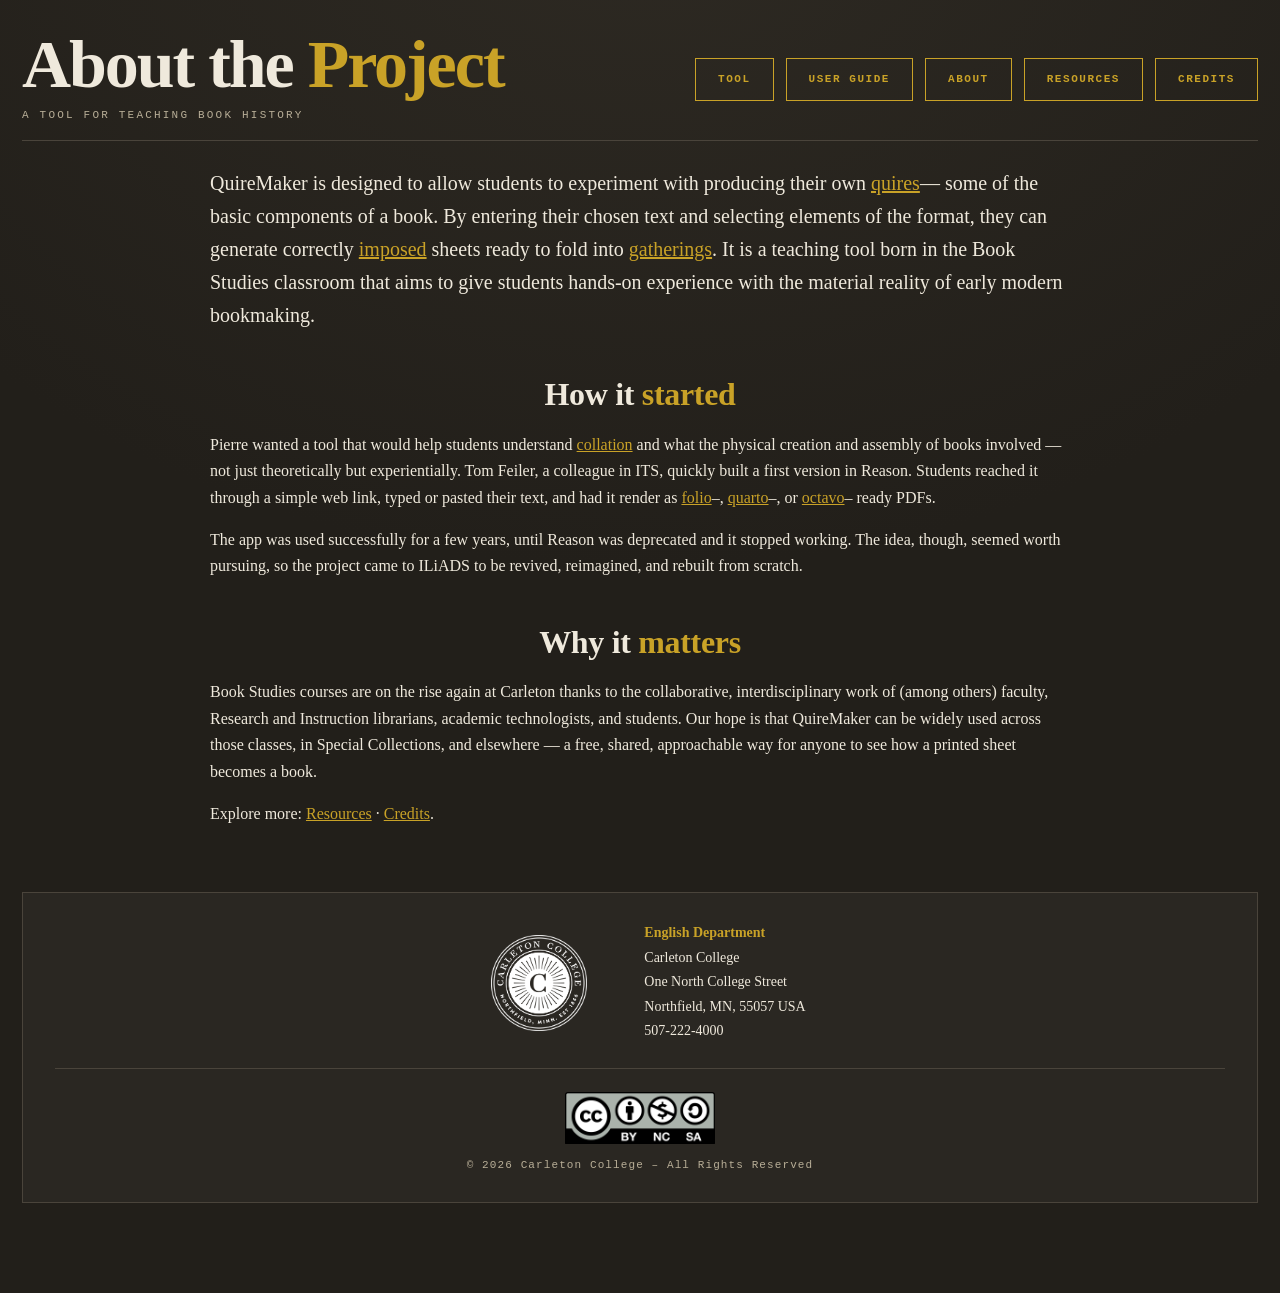
==== commit 30a16b1e: "font and sizing + user guide text + margins" ====
--- a/about.html
+++ b/about.html
@@ -17,13 +17,9 @@
   <nav class="navbtns sitenav">
     <a class="btnlink ghost" href="index.html">Tool</a>
     <a class="btnlink" href="guide.html">User Guide</a>
-    <div class="dropdown">
-      <a class="btnlink ghost" href="about.html">About &#9662;</a>
-      <div class="dropmenu">
-        <a href="resources.html">Resources</a>
-        <a href="credits.html">Credits</a>
-      </div>
-    </div>
+    <a class="btnlink" href="about.html">About</a>
+    <a class="btnlink" href="resources.html">Resources</a>
+    <a class="btnlink" href="credits.html">Credits</a>
   </nav>
 </header>
 
--- a/css/styles.css
+++ b/css/styles.css
@@ -25,6 +25,7 @@
 .panel h2{font-family:ui-monospace,Menlo,monospace;font-size:10px;letter-spacing:.2em;
   text-transform:uppercase;color:var(--dim);margin:0 0 14px;padding-bottom:8px;
   border-bottom:1px solid var(--rule);font-weight:600}
+.panel h2:not(:first-child){margin-top:22px}
 label{display:block;font-size:13px;margin:16px 0 6px}
 label:first-of-type{margin-top:0}
 select,input[type=text],input[type=number],textarea{width:100%;padding:9px 10px;
@@ -47,6 +48,9 @@
 .togglebox .chk{margin-top:8px}
 .togglebox .chk:first-of-type{margin-top:0}
 .runtitle-input{margin-top:10px;font-size:12px;padding:7px 9px}
+.whitespace .two{margin-top:10px}
+.whitespace .two label{margin-top:0;font-size:12px}
+.whitespace .hint{margin:0 0 4px}
 
 button{font-family:ui-monospace,Menlo,monospace;font-size:11px;letter-spacing:.14em;
   text-transform:uppercase;padding:12px 15px;border:1px solid var(--gold);
@@ -122,9 +126,12 @@
 
 /* ---- hero + navigation ---- */
 .hero{display:grid;grid-template-columns:1fr minmax(160px,280px);gap:28px;
-  align-items:center;margin:0 0 34px;max-width:none;text-align:left}
+  align-items:center;margin:0 0 12px;max-width:none;text-align:left}
 .lede{font-size:clamp(16px,2.2vw,20px);line-height:1.6;color:var(--paper);margin:0}
 .lede em{color:var(--gold);font-style:normal}
+.hero-guide{margin:0 0 28px;font-size:15px;line-height:1.5;color:var(--dim)}
+.hero-guide a{color:var(--gold);text-decoration:none}
+.hero-guide a:hover{color:var(--vermilion)}
 .hero-img{width:100%;height:auto;display:block;object-fit:cover;
   border:1px solid var(--rule);box-shadow:0 2px 10px rgba(0,0,0,.35)}
 @media(max-width:700px){.hero{grid-template-columns:1fr}.hero-img{max-width:320px}}
@@ -138,25 +145,6 @@
 .btnlink:hover{background:var(--vermilion);border-color:var(--vermilion);color:#fff}
 .btnlink:focus-visible{outline:2px solid var(--slate);outline-offset:3px}
 
-/* About dropdown */
-.dropdown{position:relative;display:inline-block}
-/* transparent bridge so the menu doesn't vanish when crossing the gap */
-.dropdown::after{content:"";position:absolute;top:100%;left:0;right:0;height:12px}
-.dropmenu{position:absolute;top:calc(100% + 10px);left:50%;
-  transform:translateX(-50%) translateY(6px);min-width:210px;
-  background:var(--board);border:1px solid var(--rule);
-  box-shadow:0 14px 34px rgba(0,0,0,.45);
-  display:flex;flex-direction:column;z-index:50;
-  opacity:0;visibility:hidden;transition:opacity .16s ease,transform .16s ease}
-.dropdown:hover .dropmenu,.dropdown:focus-within .dropmenu{
-  opacity:1;visibility:visible;transform:translateX(-50%) translateY(0)}
-.dropmenu a{display:block;text-decoration:none;padding:12px 18px;text-align:left;
-  font-family:ui-monospace,Menlo,monospace;font-size:11px;letter-spacing:.12em;
-  text-transform:uppercase;color:var(--paper);border-bottom:1px solid var(--rule);
-  transition:background .12s,color .12s}
-.dropmenu a:last-child{border-bottom:0}
-.dropmenu a:hover{background:var(--gold);color:var(--ink)}
-
 /* shared centered site nav on every page */
 .sitenav{margin:0 0 32px}
 
@@ -242,13 +230,17 @@
   color:var(--dim);font-family:ui-monospace,Menlo,monospace;font-size:10px;letter-spacing:.12em;
   text-transform:uppercase;text-align:center;flex:0 0 auto}
 .photo.lead{width:150px;height:180px}
-.photo.group{width:100%;height:260px;margin-top:12px}
+.photo.group{width:100%;max-width:520px;height:auto;margin:16px auto 0;
+  display:flex;flex-direction:column;align-items:center}
+.photo.group img{width:100%;height:auto;display:block;border:1px solid var(--rule)}
+.photo.group .hint{text-align:center;margin:10px 0 0}
 .lead-card .who{flex:1;min-width:200px}
 .lead-card .who .role{font-family:ui-monospace,Menlo,monospace;font-size:11px;
   letter-spacing:.16em;text-transform:uppercase;color:var(--gold);margin:0 0 6px}
 .lead-card .who .nm{font-size:22px;font-weight:600;margin:0 0 8px}
-.memberlist{list-style:none;margin:8px 0 0;padding:0;text-align:center}
-.memberlist li{padding:5px 0;font-size:16px;color:var(--paper)}
+.teamblock{max-width:640px;margin:0 auto;text-align:center}
+.memberslist,.memberlist{list-style:none;margin:8px auto 0;padding:0;text-align:center}
+.memberslist li,.memberlist li{padding:5px 0;font-size:16px;color:var(--paper)}
 
 footer.credit{border-top:1px solid var(--rule);margin-top:40px;padding-top:18px;
   font-family:ui-monospace,Menlo,monospace;font-size:11px;letter-spacing:.1em;color:var(--dim);
@@ -256,7 +248,7 @@
 
 /* ---- shared institutional footer box (every page) ---- */
 .sitefoot{border:1px solid var(--rule);background:rgba(255,255,255,.035);
-  margin-top:52px;padding:28px 32px}
+  margin-top:65px;padding:28px 32px}
 .sitefoot .footmain{display:flex;align-items:center;justify-content:center;
   gap:40px;flex-wrap:wrap}
 /* logo slot: dashed placeholder now, swap the inner <span> for an <img> later */
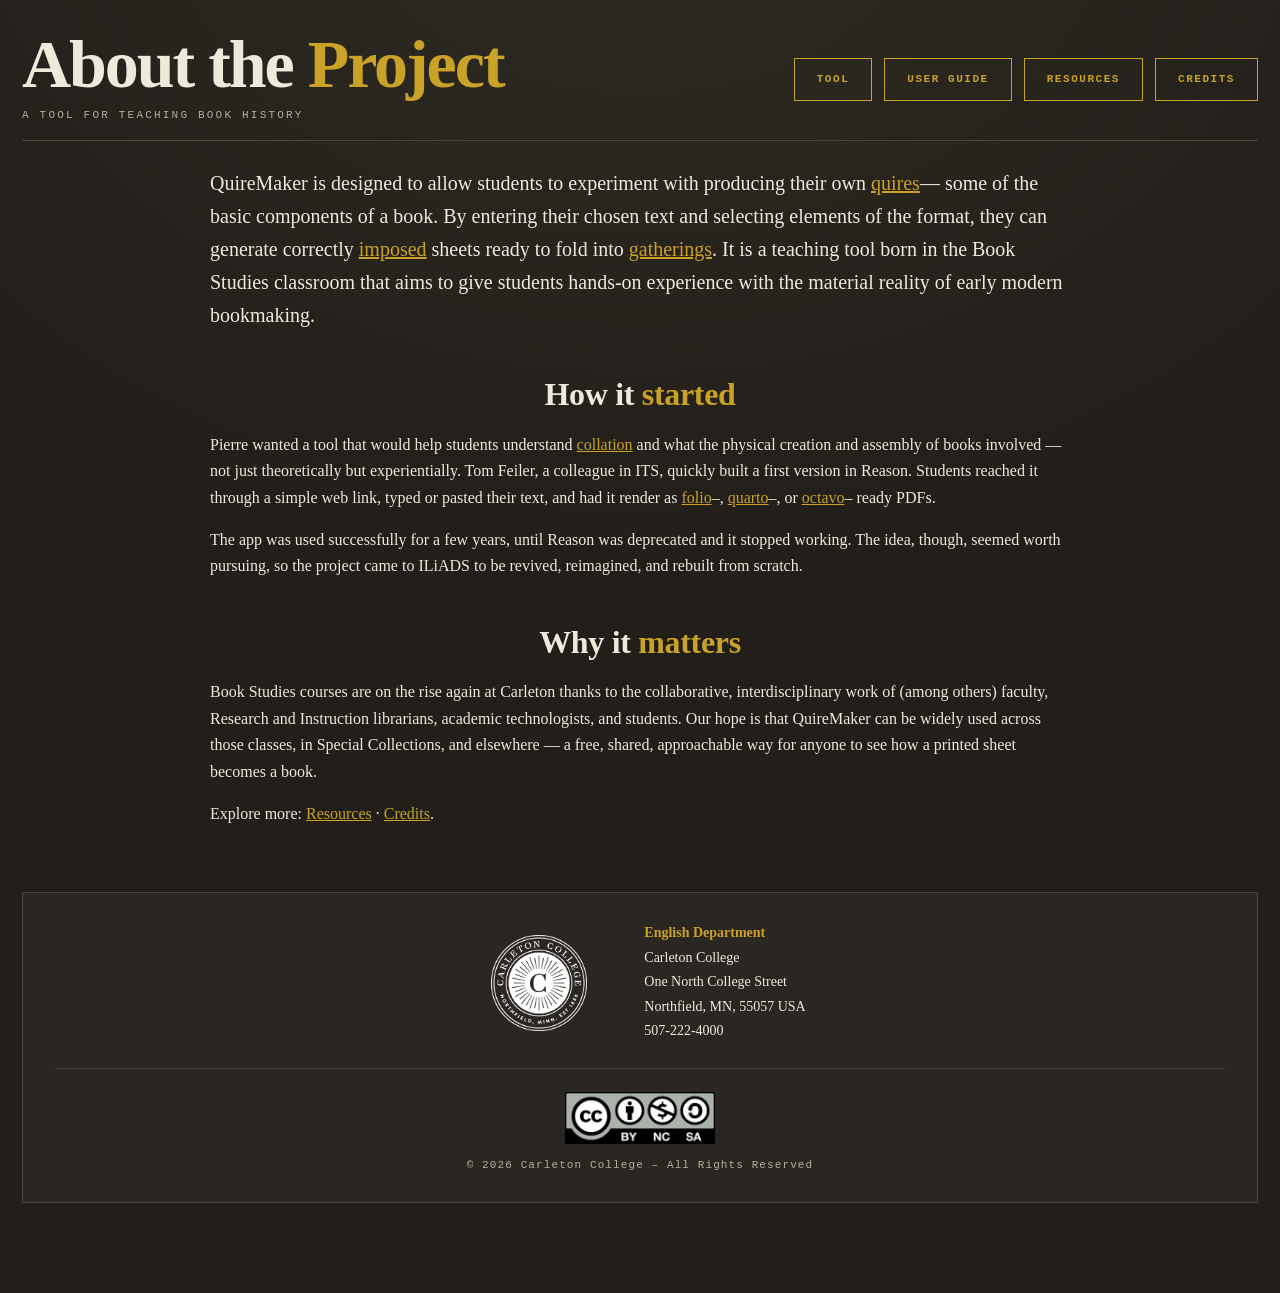
==== commit 1c0d8912: "Removed redundant buttons" ====
--- a/about.html
+++ b/about.html
@@ -17,7 +17,6 @@
   <nav class="navbtns sitenav">
     <a class="btnlink ghost" href="index.html">Tool</a>
     <a class="btnlink" href="guide.html">User Guide</a>
-    <a class="btnlink" href="about.html">About</a>
     <a class="btnlink" href="resources.html">Resources</a>
     <a class="btnlink" href="credits.html">Credits</a>
   </nav>
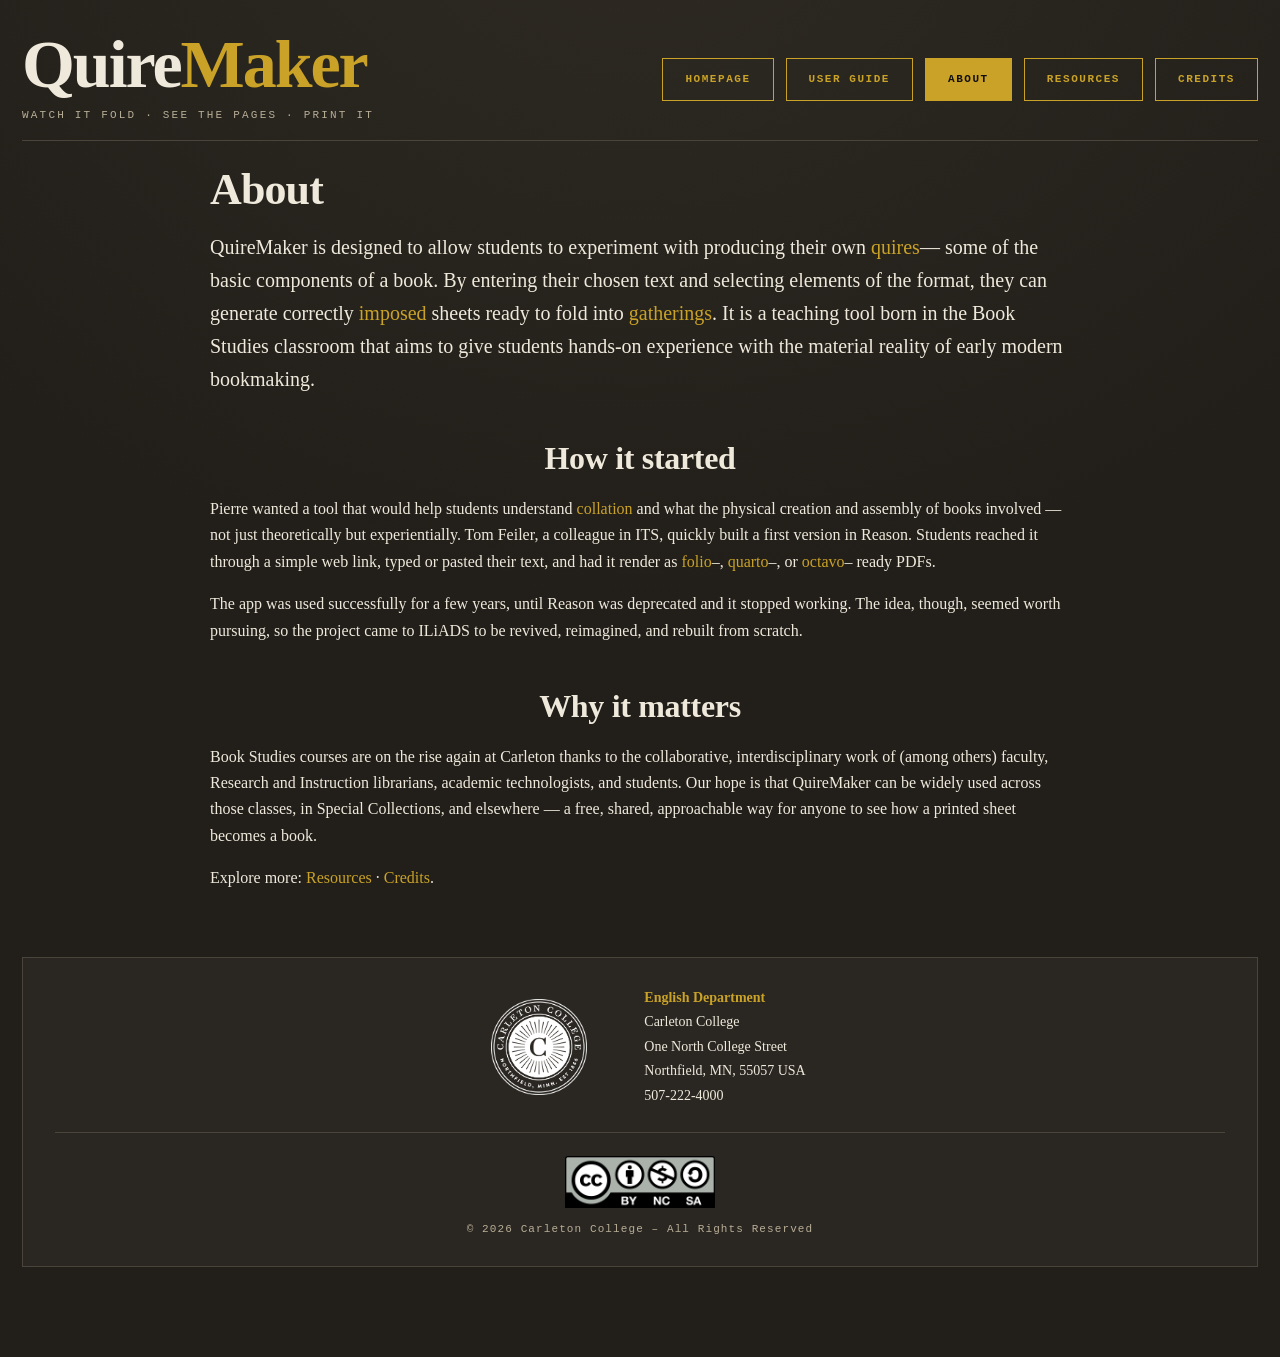
==== commit 55f25162: "paper size and a lot of design changes" ====
--- a/about.html
+++ b/about.html
@@ -11,18 +11,21 @@
 
 <header>
   <div class="brand">
-    <h1>About the <span>Project</span></h1>
-    <div class="tag">a tool for teaching book history</div>
+    <a class="brandlink" href="index.html"><span class="brand-title">Quire<span>Maker</span></span></a>
+    <div class="tag">watch it fold &middot; see the pages &middot; print it</div>
   </div>
   <nav class="navbtns sitenav">
-    <a class="btnlink ghost" href="index.html">Tool</a>
+    <a class="btnlink" href="index.html">Homepage</a>
     <a class="btnlink" href="guide.html">User Guide</a>
+    <a class="btnlink" href="about.html" aria-current="page">About</a>
     <a class="btnlink" href="resources.html">Resources</a>
     <a class="btnlink" href="credits.html">Credits</a>
   </nav>
 </header>
 
 <div class="article">
+
+  <h1 class="pagetitle">About</h1>
 
   <p class="lede">QuireMaker is designed to allow students to experiment with producing their own
     <a href="https://www.nottingham.ac.uk/manuscriptsandspecialcollections/researchguidance/medievalbooks/quires.aspx" target="_blank" rel="noopener noreferrer">quires</a>&mdash;
@@ -67,7 +70,7 @@
       <img src="images/carletonlogo.png" alt="Carleton College">
     </div>
     <address class="footaddr">
-      <b>English Department</b><br>
+      <b><a href="https://www.carleton.edu/english/" target="_blank" rel="noopener noreferrer">English Department</a></b><br>
       Carleton College<br>
       One North College Street<br>
       Northfield, MN, 55057 USA<br>
--- a/css/styles.css
+++ b/css/styles.css
@@ -7,14 +7,26 @@
 body{background:radial-gradient(120% 90% at 50% -10%,#2e2a23 0%,var(--board) 60%);
   color:var(--paper);font-family:"Iowan Old Style","Palatino Linotype",Palatino,Georgia,serif;
   font-size:16px;line-height:1.55;min-height:100vh}
+a{color:var(--gold);text-decoration:none}
+a:hover{color:var(--vermilion)}
 .wrap{max-width:1320px;margin:0 auto;padding:34px 22px 90px}
 
 header{display:flex;align-items:center;justify-content:space-between;gap:20px;
   flex-wrap:wrap;border-bottom:1px solid var(--rule);padding-bottom:16px;margin-bottom:26px}
-h1{margin:0;font-size:clamp(36px,7vw,68px);line-height:.9;font-weight:600;letter-spacing:-.03em}
-h1 span{color:var(--gold)}
+.brandlink{text-decoration:none;color:inherit;display:inline-block}
+.brandlink:hover,.brandlink:focus,.brandlink:active,
+.brandlink:hover .brand-title,.brandlink:hover .brand-title span,
+.brandlink:hover h1,.brandlink:hover h1 span{color:inherit;text-decoration:none}
+.brandlink:hover .brand-title span,.brandlink:hover h1 span{color:var(--gold)}
+.brandlink:focus-visible{outline:2px solid var(--slate);outline-offset:4px}
+.brand-title,h1{margin:0;font-size:clamp(36px,7vw,68px);line-height:.9;font-weight:600;letter-spacing:-.03em}
+.brand-title span,h1 span{color:var(--gold)}
 .tag{font-family:ui-monospace,"SF Mono",Menlo,Consolas,monospace;font-size:11px;
   letter-spacing:.2em;text-transform:uppercase;color:var(--dim);margin-top:12px}
+/* Page title under the header rule, above body copy */
+.pagetitle{margin:0 0 18px;font-size:clamp(28px,5vw,44px);line-height:1.05;
+  font-weight:600;letter-spacing:-.02em;color:var(--paper)}
+.article > .pagetitle:first-child{margin-top:0}
 /* nav sits up on the title line, buttons pushed to the right */
 header .navbtns{width:auto;margin:0;justify-content:flex-end}
 
@@ -50,6 +62,13 @@
 .runtitle-input{margin-top:10px;font-size:12px;padding:7px 9px}
 .whitespace .two{margin-top:10px}
 .whitespace .two label{margin-top:0;font-size:12px}
+.printer label{margin-top:10px}
+.printer label:first-of-type{margin-top:0}
+.paperdims{display:flex;align-items:center;gap:8px;flex-wrap:wrap;margin-top:6px}
+.paperdims input{width:88px;flex:0 0 auto;margin:0}
+.paperdims .paperx{color:var(--dim);font-size:13px}
+.paperdims .paperunit{font-size:12px;color:var(--dim);white-space:nowrap}
+.printer input:disabled{opacity:.45}
 .whitespace .hint{margin:0 0 4px}
 
 button{font-family:ui-monospace,Menlo,monospace;font-size:11px;letter-spacing:.14em;
@@ -128,21 +147,24 @@
 .hero{display:grid;grid-template-columns:1fr minmax(160px,280px);gap:28px;
   align-items:center;margin:0 0 12px;max-width:none;text-align:left}
 .lede{font-size:clamp(16px,2.2vw,20px);line-height:1.6;color:var(--paper);margin:0}
-.lede em{color:var(--gold);font-style:normal}
+.lede em{color:var(--paper);font-style:normal}
+.lede a,.panel a,.hint a{color:var(--gold);text-decoration:none}
+.lede a:hover,.panel a:hover,.hint a:hover{color:var(--vermilion)}
 .hero-guide{margin:0 0 28px;font-size:15px;line-height:1.5;color:var(--dim)}
 .hero-guide a{color:var(--gold);text-decoration:none}
 .hero-guide a:hover{color:var(--vermilion)}
 .hero-img{width:100%;height:auto;display:block;object-fit:cover;
   border:1px solid var(--rule);box-shadow:0 2px 10px rgba(0,0,0,.35)}
 @media(max-width:700px){.hero{grid-template-columns:1fr}.hero-img{max-width:320px}}
-.article em{color:var(--gold);font-style:normal}
 .navbtns{display:flex;gap:12px;flex-wrap:wrap;justify-content:center;width:100%}
 .btnlink{display:inline-block;text-decoration:none;
   font-family:ui-monospace,Menlo,monospace;font-size:11px;letter-spacing:.14em;
   text-transform:uppercase;padding:12px 22px;border:1px solid var(--gold);
   background:transparent;color:var(--gold);font-weight:600;transition:background .15s,color .15s}
 .btnlink.ghost{background:transparent;color:var(--gold)}
-.btnlink:hover{background:var(--vermilion);border-color:var(--vermilion);color:#fff}
+.btnlink:hover{background:var(--vermilion);border-color:var(--vermilion);color:#fff;text-decoration:none}
+.btnlink[aria-current="page"]{background:var(--gold);color:var(--ink)}
+.btnlink[aria-current="page"]:hover{background:var(--vermilion);border-color:var(--vermilion);color:#fff}
 .btnlink:focus-visible{outline:2px solid var(--slate);outline-offset:3px}
 
 /* shared centered site nav on every page */
@@ -160,11 +182,13 @@
 .article h2{font-size:clamp(22px,4vw,32px);font-weight:600;letter-spacing:-.01em;
   color:var(--paper);margin:38px 0 12px;scroll-margin-top:24px}
 .article h2:first-child{margin-top:0}
-.article h2 span{color:var(--gold)}
+.article h2 span{color:var(--paper)}
 .article h3{font-family:ui-monospace,Menlo,monospace;font-size:11px;letter-spacing:.16em;
   text-transform:uppercase;color:var(--gold);margin:26px 0 10px}
 .article p{margin:0 0 16px;line-height:1.65}
-.article a{color:var(--gold)}
+.article a{color:var(--gold);text-decoration:none}
+.article a:hover{color:var(--vermilion)}
+.article em,.lede em{color:var(--paper);font-style:normal}
 
 /* numbered step cards for the guide */
 .steps{list-style:none;counter-reset:step;padding:0;margin:0 0 20px}
@@ -205,15 +229,15 @@
   padding:15px 18px;margin-bottom:12px}
 .reslist li b{color:var(--paper);display:block;margin-bottom:3px}
 .reslist li span{font-size:14px;color:var(--dim)}
-.reslist li a{text-decoration:none;display:block}
-.reslist li a b{color:var(--gold)}
-.reslist li a:hover b{color:var(--vermilion)}
+.reslist li a{text-decoration:none;display:block;color:var(--gold)}
+.reslist li a b{color:inherit}
+.reslist li a:hover,.reslist li a:hover b{color:var(--vermilion)}
 .reslist li:hover{border-color:var(--gold)}
 
 /* callout / tip */
 .callout{border-left:3px solid var(--gold);background:rgba(201,162,39,.08);
   padding:14px 18px;margin:0 0 22px;font-size:15px}
-.callout b{color:var(--gold)}
+.callout b{color:var(--paper)}
 
 /* ---- about: timeline + people ---- */
 .timeline{list-style:none;padding:0;margin:8px 0 26px;border-left:1px solid var(--rule)}
@@ -260,6 +284,9 @@
 .sitefoot .footlogo img{max-width:100%;max-height:100%;display:block}
 .sitefoot .footaddr{font-style:normal;font-size:14px;line-height:1.75;color:var(--paper)}
 .sitefoot .footaddr b{color:var(--gold);font-weight:600}
+.sitefoot .footaddr a{color:var(--gold);text-decoration:none}
+.sitefoot .footaddr a:hover{color:var(--vermilion)}
+.sitefoot .footaddr a b{color:inherit}
 /* licence + copyright strip, centred under the main row */
 .sitefoot .footlic{display:flex;flex-direction:column;align-items:center;gap:12px;
   margin-top:24px;padding-top:22px;border-top:1px solid var(--rule)}
@@ -290,10 +317,9 @@
   body{background:#fff}
   .wrap{display:none}
   #out{display:block}
-  @page{size:A4 landscape;margin:0}
-  html,body{width:297mm;height:210mm}
-  .psheet{page-break-after:always;break-after:page;display:grid;
-    width:297mm;height:210mm;overflow:hidden}
+  /* Sheet size is injected by buildPrint() via #printSheetStyle */
+  @page{margin:0}
+  .psheet{page-break-after:always;break-after:page;display:grid;overflow:hidden}
   /* Geometry is set inline by panelStyles() — keep CSS from fighting those sizes */
   .pcell{background:#fff;color:#2a2620;border:0;
     box-shadow:inset 0 0 0 1px #ccc}
@@ -301,4 +327,5 @@
   .ptext{min-height:0;text-align:justify}
   .ptext p{margin:0 0 .5em}
   .pcatch{min-height:0}
-  .pfol{min-height:0}}
+  .pfol{min-height:0}
+  .ppnum{pointer-events:none}}
